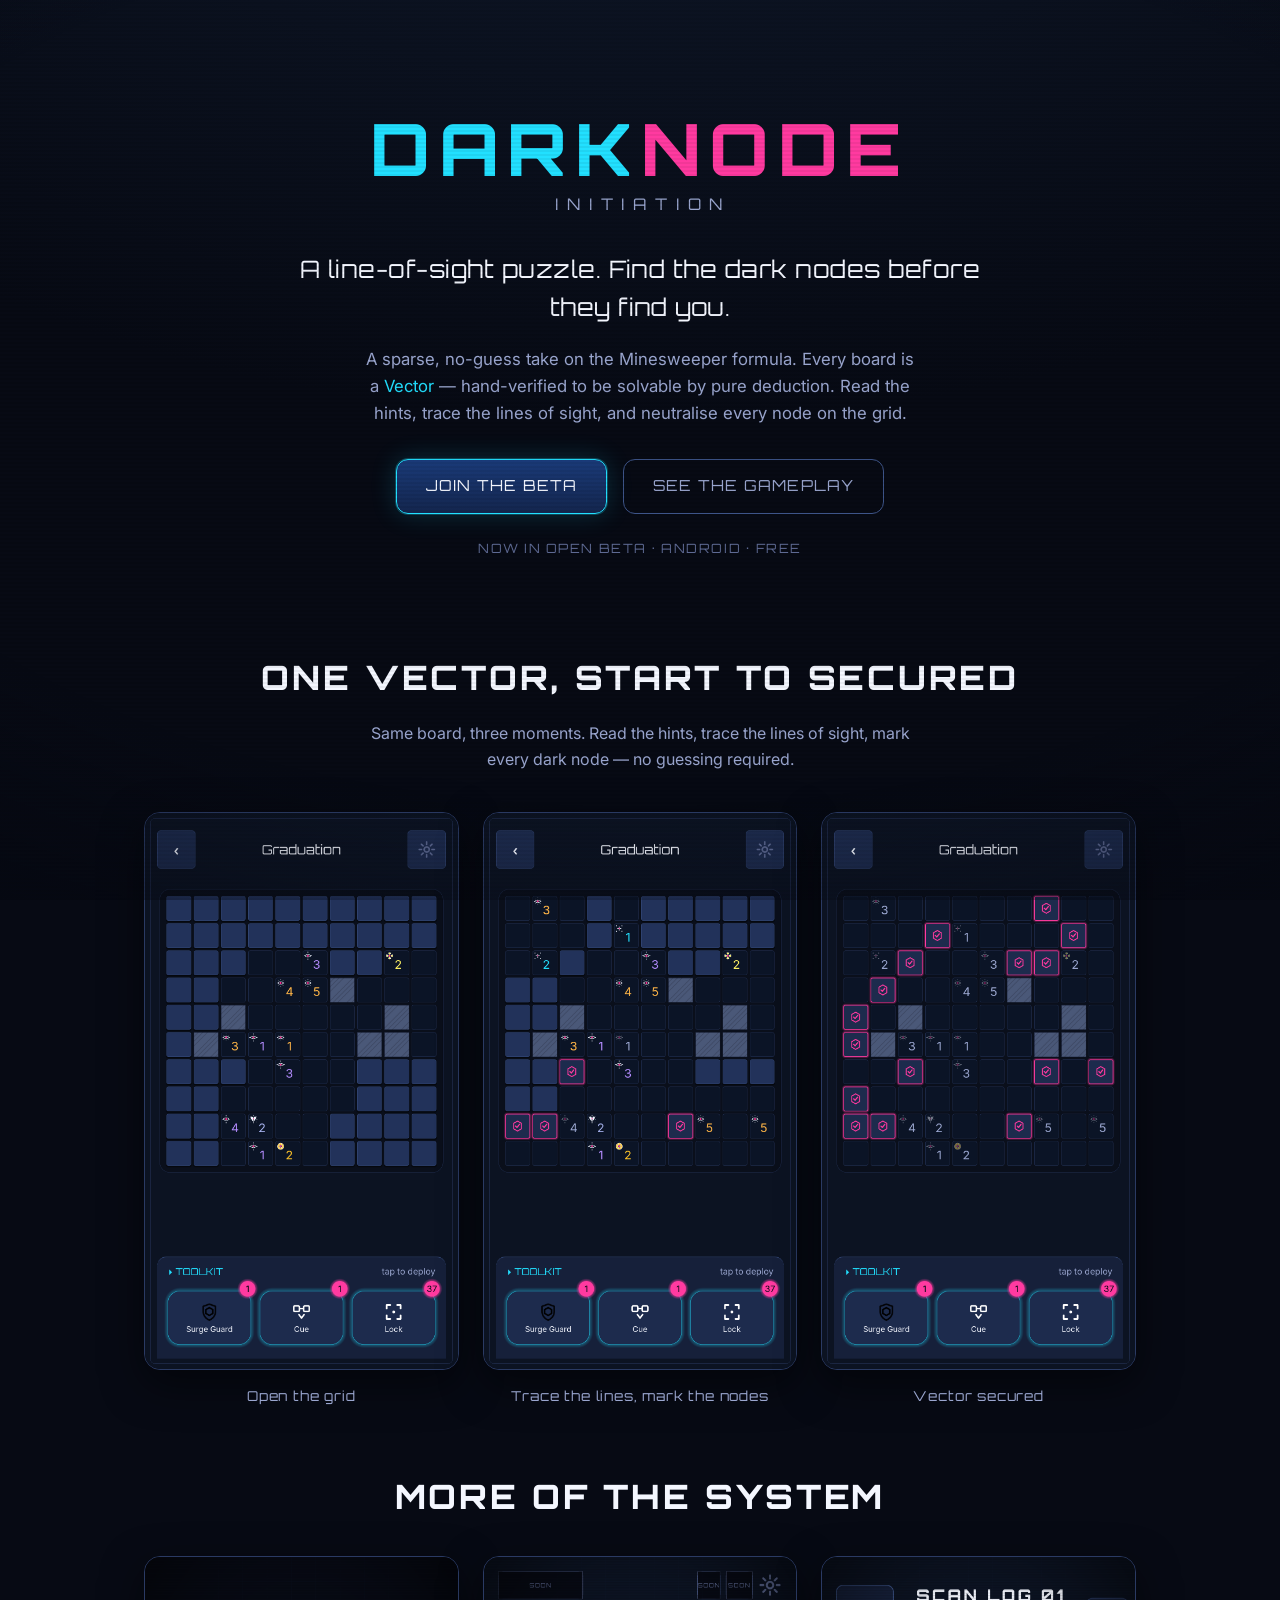
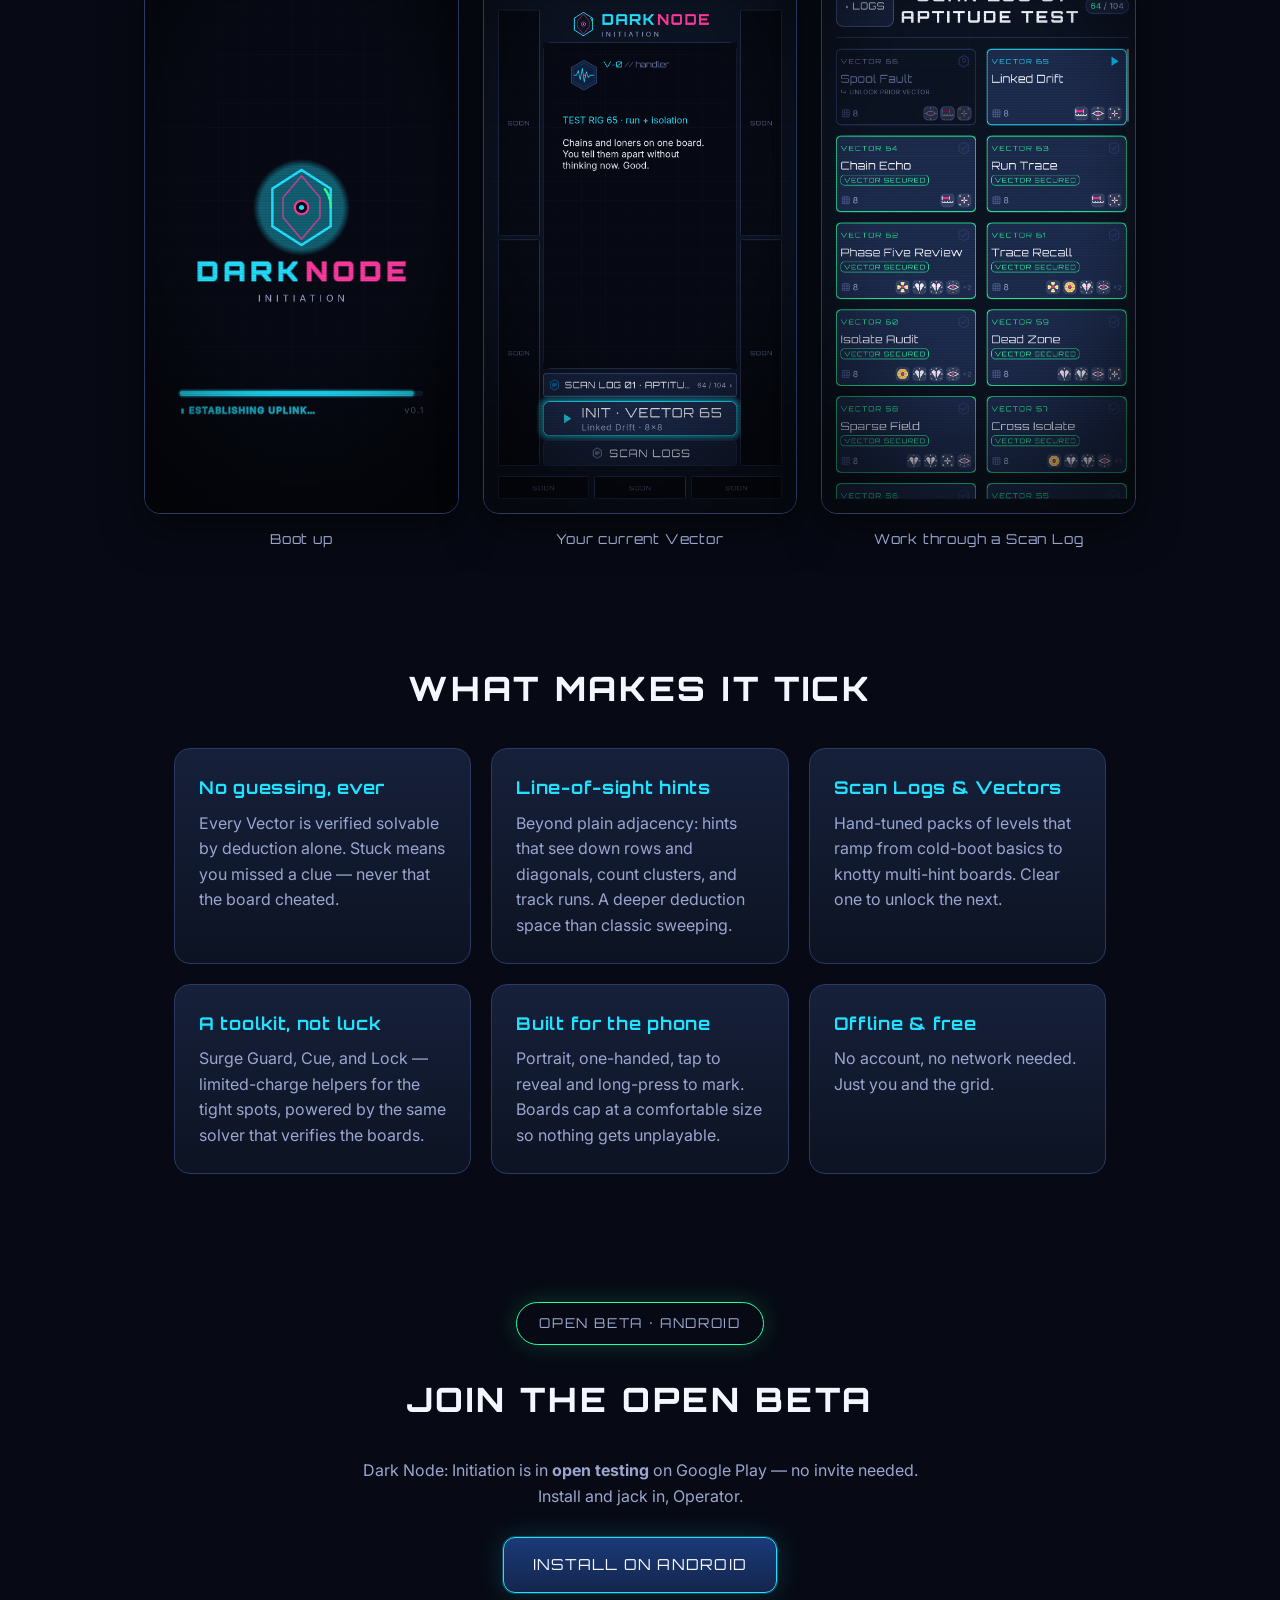
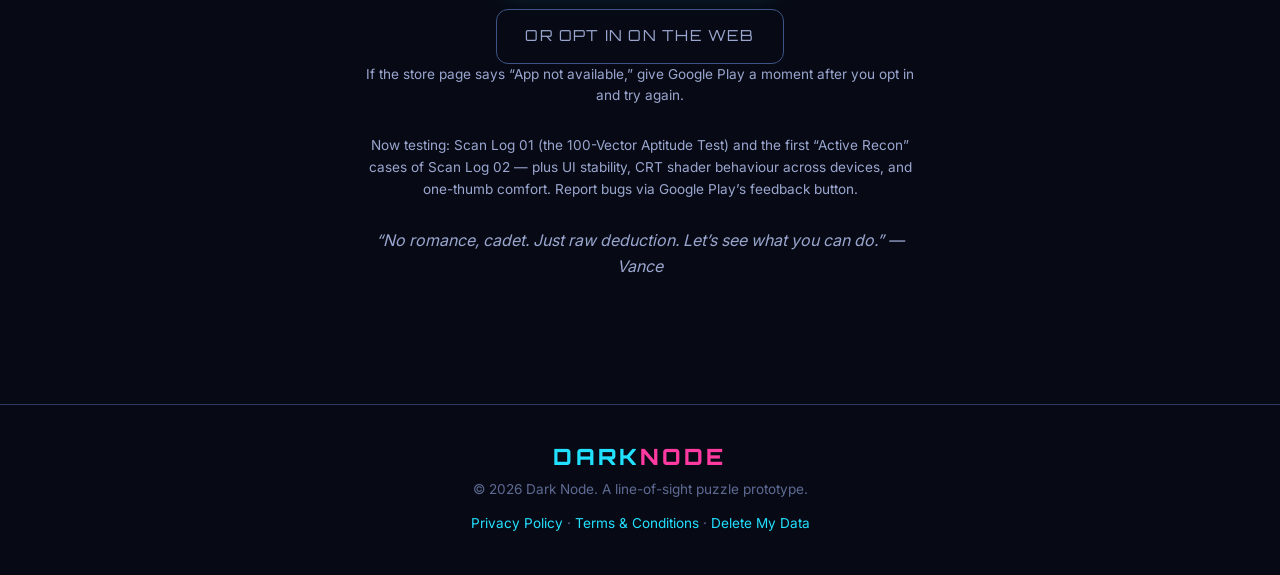
==== index.html @ 2fe72fe7 "Open beta: drop Google Group step, link straight to Play store + web opt-in" ====
<!DOCTYPE html>
<html lang="en">
<head>
  <meta charset="UTF-8" />
  <meta name="viewport" content="width=device-width, initial-scale=1.0" />
  <title>Dark Node: Initiation — a line-of-sight puzzle</title>
  <meta name="description" content="Dark Node: Initiation — a sparse, line-of-sight Minesweeper variant for Android. Locate and neutralise dark nodes across Scan Logs of hand-verified, no-guess Vectors." />

  <!-- Open Graph / social preview -->
  <meta property="og:title" content="Dark Node: Initiation" />
  <meta property="og:description" content="A line-of-sight puzzle. Locate and neutralise dark nodes across no-guess Vectors." />
  <meta property="og:type" content="website" />
  <meta property="og:image" content="assets/img/splash.png" />

  <link rel="icon" type="image/svg+xml" href="assets/img/logo.svg" />
  <link rel="stylesheet" href="style.css?v=2" />
</head>
<body>
  <!-- CRT motif overlay (scanlines + vignette), purely decorative -->
  <div class="crt" aria-hidden="true"></div>

  <header class="hero">
    <div class="hero__brand">
      <h1 class="wordmark"><span class="dark">DARK</span><span class="node">NODE</span></h1>
      <p class="wordmark__sub">INITIATION</p>
    </div>
    <p class="hero__tagline">A line-of-sight puzzle. Find the dark nodes before they find you.</p>
    <p class="hero__pitch">
      A sparse, no-guess take on the Minesweeper formula. Every board is a
      <em>Vector</em> — hand-verified to be solvable by pure deduction. Read the
      hints, trace the lines of sight, and neutralise every node on the grid.
    </p>
    <div class="cta">
      <a class="cta__btn cta__btn--primary" href="#beta">Join the beta</a>
      <a class="cta__btn cta__btn--ghost" href="#features">See the gameplay</a>
    </div>
    <p class="cta__platform">Now in open beta · Android · Free</p>
  </header>

  <!-- Screenshot showcase -->
  <section class="shots" aria-label="Screenshots">
    <h2 class="section-title">One Vector, start to secured</h2>
    <p class="shots__lede">Same board, three moments. Read the hints, trace the
    lines of sight, mark every dark node — no guessing required.</p>
    <div class="shots__row">
      <figure>
        <img src="assets/img/play_open.png" alt="Opening of a Vector: a sparse cyber grid with a few revealed hint cells and walls" loading="lazy" />
        <figcaption>Open the grid</figcaption>
      </figure>
      <figure>
        <img src="assets/img/play_mid.png" alt="Mid-solve: more cells revealed and several dark nodes marked with neutralise icons" loading="lazy" />
        <figcaption>Trace the lines, mark the nodes</figcaption>
      </figure>
      <figure>
        <img src="assets/img/play_solved.png" alt="Secured board: every safe cell revealed and all dark nodes neutralised" loading="lazy" />
        <figcaption>Vector secured</figcaption>
      </figure>
    </div>

    <h2 class="section-title shots__more-title">More of the system</h2>
    <div class="shots__row">
      <figure>
        <img src="assets/img/splash.png" alt="Dark Node boot/uplink splash screen" loading="lazy" />
        <figcaption>Boot up</figcaption>
      </figure>
      <figure>
        <img src="assets/img/home.png" alt="Home screen showing the current Vector and Scan Log progress" loading="lazy" />
        <figcaption>Your current Vector</figcaption>
      </figure>
      <figure>
        <img src="assets/img/scanlog.png" alt="Scan Log view listing Vectors with secured/locked states" loading="lazy" />
        <figcaption>Work through a Scan Log</figcaption>
      </figure>
    </div>
  </section>

  <section id="features" class="features">
    <h2 class="section-title">What makes it tick</h2>
    <div class="features__grid">
      <article class="feature">
        <h3>No guessing, ever</h3>
        <p>Every Vector is verified solvable by deduction alone. Stuck means you
        missed a clue — never that the board cheated.</p>
      </article>
      <article class="feature">
        <h3>Line-of-sight hints</h3>
        <p>Beyond plain adjacency: hints that see down rows and diagonals,
        count clusters, and track runs. A deeper deduction space than classic
        sweeping.</p>
      </article>
      <article class="feature">
        <h3>Scan Logs &amp; Vectors</h3>
        <p>Hand-tuned packs of levels that ramp from cold-boot basics to
        knotty multi-hint boards. Clear one to unlock the next.</p>
      </article>
      <article class="feature">
        <h3>A toolkit, not luck</h3>
        <p>Surge Guard, Cue, and Lock — limited-charge helpers for the tight
        spots, powered by the same solver that verifies the boards.</p>
      </article>
      <article class="feature">
        <h3>Built for the phone</h3>
        <p>Portrait, one-handed, tap to reveal and long-press to mark. Boards
        cap at a comfortable size so nothing gets unplayable.</p>
      </article>
      <article class="feature">
        <h3>Offline &amp; free</h3>
        <p>No account, no network needed. Just you and the grid.</p>
      </article>
    </div>
  </section>

  <section id="beta" class="wishlist">
    <p class="status-badge">Open beta · Android</p>
    <h2 class="section-title">Join the open beta</h2>
    <p>Dark Node: Initiation is in <strong>open testing</strong> on Google Play —
    no invite needed. Install and jack in, Operator.</p>
    <div class="cta">
      <a class="cta__btn cta__btn--primary" href="https://play.google.com/store/apps/details?id=com.darknode.initiation" target="_blank" rel="noopener noreferrer">Install on Android</a>
      <a class="cta__btn cta__btn--ghost" href="https://play.google.com/apps/testing/com.darknode.initiation" target="_blank" rel="noopener noreferrer">or opt in on the web</a>
    </div>
    <p class="wishlist__note">If the store page says &ldquo;App not available,&rdquo;
    give Google Play a moment after you opt in and try again.</p>
    <p class="wishlist__note">Now testing: Scan Log 01 (the 100-Vector Aptitude
    Test) and the first &ldquo;Active Recon&rdquo; cases of Scan Log 02 — plus UI
    stability, CRT shader behaviour across devices, and one-thumb comfort. Report
    bugs via Google Play&rsquo;s feedback button.</p>
    <p style="color:var(--ink-dim); font-style:italic; margin-top:1.5rem;">&ldquo;No romance, cadet. Just raw deduction. Let&rsquo;s see what you can do.&rdquo; — Vance</p>
  </section>

  <footer class="site-footer">
    <p class="wordmark wordmark--mini"><span class="dark">DARK</span><span class="node">NODE</span></p>
    <p class="site-footer__copy">© 2026 Dark Node. A line-of-sight puzzle prototype.</p>
    <p class="site-footer__copy"><a href="privacy.html">Privacy Policy</a> · <a href="terms.html">Terms &amp; Conditions</a> · <a href="delete-data.html">Delete My Data</a></p>
  </footer>
</body>
</html>
---- style.css ----
/* Dark Node: Initiation — promo site styling.
   Palette mirrors client/scripts/ui/palette.gd (palette v2); fonts are the same
   OFL families the game ships (Orbitron display, Inter body). */

@font-face {
  font-family: "Orbitron";
  src: url("assets/fonts/Orbitron.ttf") format("truetype");
  font-weight: 400 700;
  font-display: swap;
}
@font-face {
  font-family: "Orbitron Heavy";
  src: url("assets/fonts/Orbitron-ExtraBold.ttf") format("truetype");
  font-weight: 800;
  font-display: swap;
}
@font-face {
  font-family: "Inter";
  src: url("assets/fonts/Inter.ttf") format("truetype");
  font-weight: 300 700;
  font-display: swap;
}

:root {
  --bg-void: #070a14;
  --bg-deep: #0c1322;
  --bg-surface: #16203a;
  --bg-surface-2: #1d2b4d;
  --line: #2a3a63;
  --line-bright: #3d5488;
  --ink: #f4f7ff;
  --ink-dim: #9aa6cf;
  --ink-faint: #5e6a93;
  --cyan: #22e0ff;
  --mag: #ff3aa0;
  --success: #2bffa6;
  --danger: #ff4060;

  --display: "Orbitron", system-ui, sans-serif;
  --display-heavy: "Orbitron Heavy", "Orbitron", sans-serif;
  --body: "Inter", system-ui, -apple-system, sans-serif;
}

* { box-sizing: border-box; }

html { scroll-behavior: smooth; }

body {
  margin: 0;
  background:
    radial-gradient(1200px 800px at 50% -10%, #122042 0%, var(--bg-deep) 45%, var(--bg-void) 100%);
  color: var(--ink);
  font-family: var(--body);
  line-height: 1.6;
  -webkit-font-smoothing: antialiased;
  overflow-x: hidden;
}

/* CRT scanline + vignette overlay — matches the in-game CrtOverlay motif. */
.crt {
  position: fixed;
  inset: 0;
  pointer-events: none;
  z-index: 1000;
  background:
    repeating-linear-gradient(
      to bottom,
      rgba(0, 0, 0, 0) 0px,
      rgba(0, 0, 0, 0) 2px,
      rgba(0, 0, 0, 0.10) 3px,
      rgba(0, 0, 0, 0) 4px
    );
}
.crt::after {
  content: "";
  position: absolute;
  inset: 0;
  background: radial-gradient(120% 90% at 50% 40%, transparent 55%, rgba(4, 6, 14, 0.7) 100%);
}

img { max-width: 100%; display: block; }

a { color: var(--cyan); text-decoration: none; }

.section-title {
  font-family: var(--display-heavy);
  font-weight: 800;
  letter-spacing: 0.08em;
  text-transform: uppercase;
  font-size: clamp(1.4rem, 4vw, 2.1rem);
  text-align: center;
  margin: 0 0 2rem;
}

/* ---------- Wordmark ---------- */
.wordmark {
  font-family: var(--display-heavy);
  font-weight: 800;
  letter-spacing: 0.12em;
  font-size: clamp(2.4rem, 9vw, 4.5rem);
  margin: 0;
  line-height: 1;
}
.wordmark .dark { color: var(--cyan); }
.wordmark .node { color: var(--mag); }
.wordmark__sub {
  font-family: var(--display);
  letter-spacing: 0.55em;
  color: var(--ink-dim);
  font-size: clamp(0.7rem, 2.5vw, 1rem);
  margin: 0.5rem 0 0 0.4em;
  text-transform: uppercase;
}

/* ---------- Hero ---------- */
.hero {
  max-width: 760px;
  margin: 0 auto;
  padding: clamp(3.5rem, 12vw, 7rem) 1.5rem 3rem;
  text-align: center;
}
.hero__brand { margin-bottom: 2rem; }
.hero__tagline {
  font-family: var(--display);
  font-size: clamp(1.05rem, 3.6vw, 1.5rem);
  color: var(--ink);
  letter-spacing: 0.02em;
  margin: 0 0 1.25rem;
}
.hero__pitch {
  color: var(--ink-dim);
  max-width: 560px;
  margin: 0 auto 2rem;
  font-size: 1.05rem;
}
.hero__pitch em { color: var(--cyan); font-style: normal; }

/* ---------- CTA ---------- */
.cta { display: flex; gap: 1rem; justify-content: center; flex-wrap: wrap; }
.cta__btn {
  display: inline-block;
  font-family: var(--display);
  letter-spacing: 0.08em;
  text-transform: uppercase;
  font-size: 0.95rem;
  padding: 0.9rem 1.8rem;
  border-radius: 12px;
  border: 1px solid var(--line-bright);
  transition: transform 0.15s ease, box-shadow 0.2s ease, background 0.2s ease;
}
.cta__btn--primary {
  background: linear-gradient(180deg, #1a3a78, #14264e);
  color: var(--ink);
  border-color: var(--cyan);
  box-shadow: 0 0 0 1px rgba(34, 224, 255, 0.25), 0 0 26px rgba(34, 224, 255, 0.18);
}
.cta__btn--primary:hover {
  transform: translateY(-2px);
  box-shadow: 0 0 0 1px rgba(34, 224, 255, 0.5), 0 0 36px rgba(34, 224, 255, 0.35);
}
.cta__btn--ghost { background: transparent; color: var(--ink-dim); }
.cta__btn--ghost:hover { color: var(--ink); border-color: var(--cyan); transform: translateY(-2px); }
.cta__platform {
  margin-top: 1.5rem;
  color: var(--ink-faint);
  font-family: var(--display);
  letter-spacing: 0.12em;
  font-size: 0.8rem;
  text-transform: uppercase;
}

/* ---------- Screenshots ---------- */
.shots { max-width: 1040px; margin: 0 auto; padding: 2rem 1.5rem 4rem; }
.shots figure { margin: 0; }
.shots figcaption {
  text-align: center;
  color: var(--ink-dim);
  font-family: var(--display);
  font-size: 0.85rem;
  letter-spacing: 0.06em;
  margin-top: 0.9rem;
}
.shots__lede {
  text-align: center;
  color: var(--ink-dim);
  max-width: 560px;
  margin: -1rem auto 2.5rem;
}
.shots__more-title { margin-top: 4rem; }
.shots__row {
  display: grid;
  grid-template-columns: repeat(3, 1fr);
  gap: 1.5rem;
}
.shots__row img {
  border-radius: 16px;
  border: 1px solid var(--line);
  box-shadow: 0 14px 40px rgba(0, 0, 0, 0.5);
}

/* ---------- Features ---------- */
.features { max-width: 980px; margin: 0 auto; padding: 3rem 1.5rem; }
.features__grid {
  display: grid;
  grid-template-columns: repeat(auto-fit, minmax(250px, 1fr));
  gap: 1.25rem;
}
.feature {
  background: linear-gradient(180deg, var(--bg-surface), var(--bg-deep));
  border: 1px solid var(--line);
  border-radius: 16px;
  padding: 1.5rem;
}
.feature h3 {
  font-family: var(--display);
  letter-spacing: 0.04em;
  color: var(--cyan);
  margin: 0 0 0.6rem;
  font-size: 1.1rem;
}
.feature p { margin: 0; color: var(--ink-dim); }

/* ---------- Wishlist ---------- */
.wishlist {
  max-width: 620px;
  margin: 2rem auto;
  padding: 3rem 1.5rem 4rem;
  text-align: center;
}
.wishlist p { color: var(--ink-dim); margin: 0 0 1.75rem; }
.wishlist__note {
  margin-top: 1.25rem;
  color: var(--ink-faint);
  font-size: 0.85rem;
}
.status-badge {
  display: inline-block;
  font-family: var(--display);
  letter-spacing: 0.12em;
  text-transform: uppercase;
  font-size: 0.85rem;
  color: var(--success);
  padding: 0.6rem 1.4rem;
  border: 1px solid var(--success);
  border-radius: 999px;
  box-shadow: 0 0 22px rgba(43, 255, 166, 0.18);
}

/* ---------- Footer ---------- */
.site-footer {
  border-top: 1px solid var(--line);
  padding: 2.5rem 1.5rem;
  text-align: center;
}
.wordmark--mini { font-size: 1.4rem; letter-spacing: 0.14em; }
.site-footer__copy {
  color: var(--ink-faint);
  font-size: 0.85rem;
  margin: 0.75rem 0 0;
}

@media (max-width: 620px) {
  .shots__row { grid-template-columns: 1fr; max-width: 360px; margin: 0 auto; gap: 2.5rem; }
}

@media (prefers-reduced-motion: reduce) {
  html { scroll-behavior: auto; }
  .cta__btn { transition: none; }
}

/* ── Legal pages (privacy.html, terms.html) — long-form document on the shared palette ── */
.legal {
  max-width: 760px;
  margin: 0 auto;
  padding: 2.5rem 1.25rem 4rem;
}
.legal__back {
  display: inline-block;
  margin-bottom: 2rem;
  font-family: var(--display);
  font-size: 0.78rem;
  letter-spacing: 0.12em;
  text-transform: uppercase;
  color: var(--ink-dim);
  text-decoration: none;
}
.legal__back:hover { color: var(--cyan); }
.legal h1 {
  font-family: var(--display-heavy);
  font-size: clamp(1.8rem, 6vw, 2.6rem);
  letter-spacing: 0.04em;
  color: var(--ink);
  margin: 0 0 0.4rem;
}
.legal h1::after {
  content: "";
  display: block;
  width: 64px;
  height: 3px;
  margin-top: 0.9rem;
  background: var(--cyan);
  box-shadow: 0 0 12px rgba(34, 224, 255, 0.6);
}
.legal h2 {
  font-family: var(--display);
  font-size: 1.05rem;
  letter-spacing: 0.04em;
  color: var(--cyan);
  margin: 2.6rem 0 0.6rem;
  padding-top: 1.4rem;
  border-top: 1px solid var(--line);
}
.legal p, .legal li {
  color: var(--ink-dim);
  font-size: 0.98rem;
}
.legal ul { padding-left: 1.2rem; }
.legal li { margin: 0.35rem 0; }
.legal li strong { color: var(--ink); }
.legal a { color: var(--cyan); text-decoration: none; word-break: break-word; }
.legal a:hover { text-decoration: underline; }
.legal .legal__meta { color: var(--ink-faint); font-size: 0.85rem; font-style: italic; }
.legal hr { border: 0; border-top: 1px solid var(--line); margin: 2.5rem 0 1.25rem; }
.legal .legal__gen { color: var(--ink-faint); font-size: 0.82rem; }
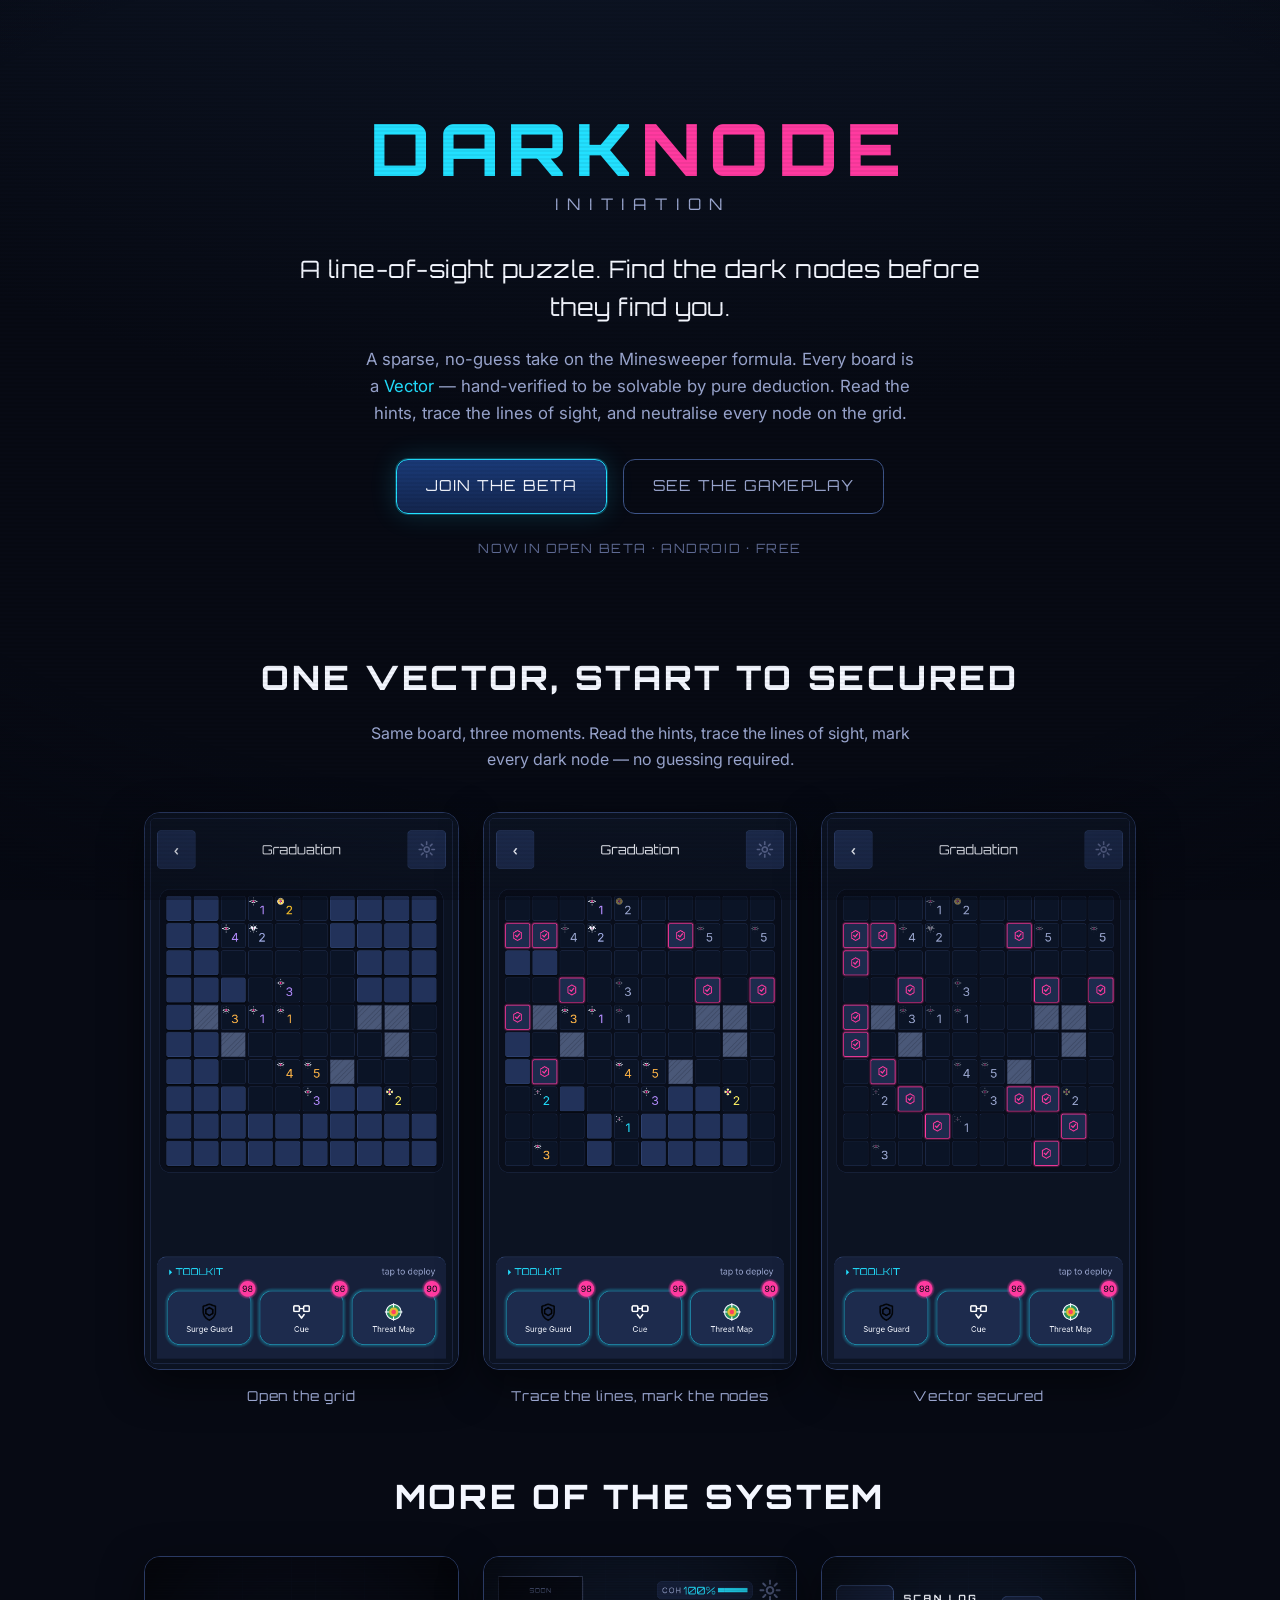
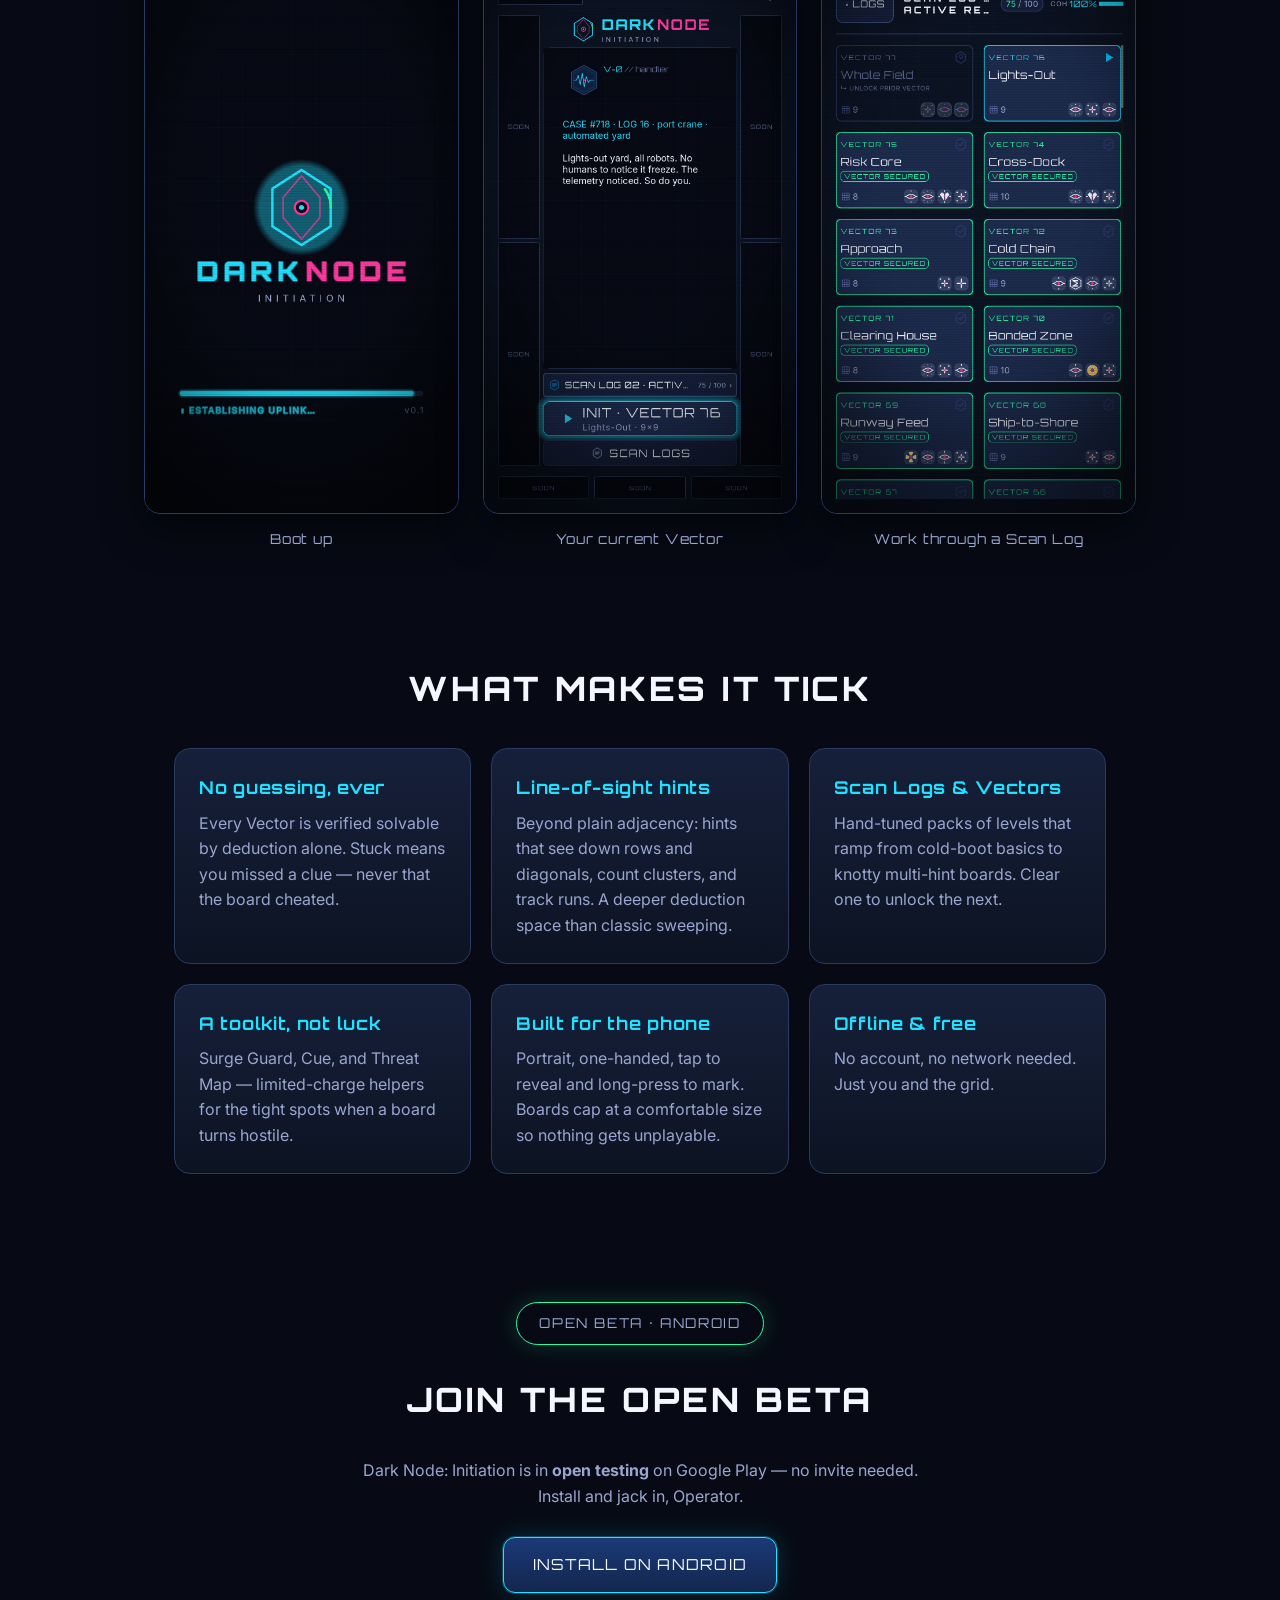
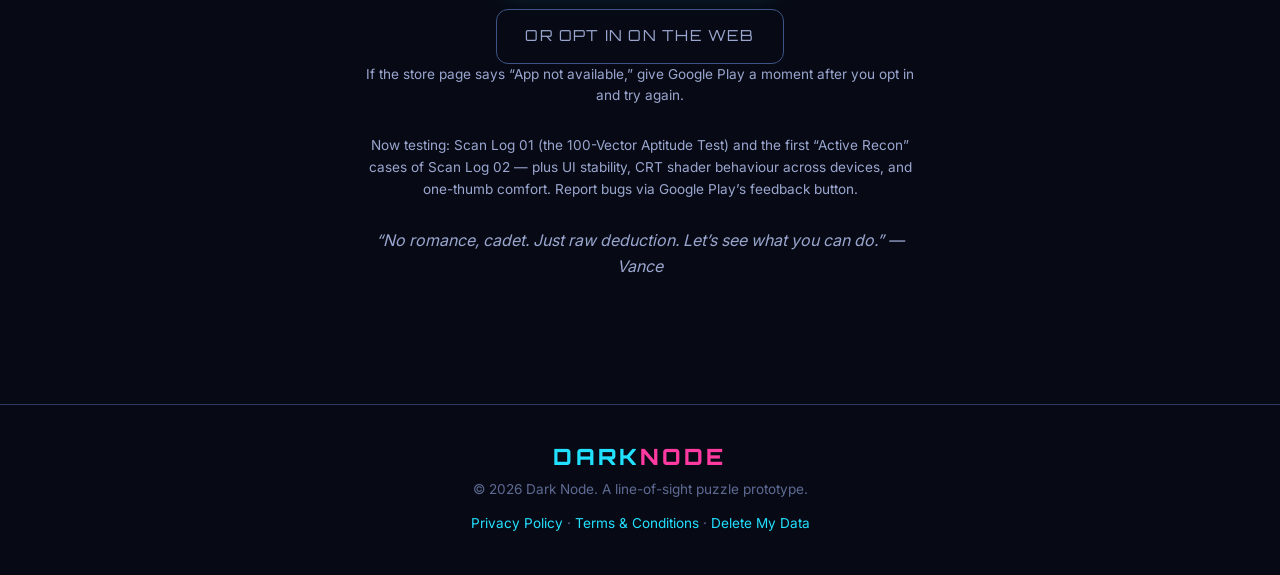
==== commit 9fbbb03a: "Version all assets (v3) for cache-busting; fix stale tool name" ====
--- a/index.html
+++ b/index.html
@@ -10,10 +10,10 @@
   <meta property="og:title" content="Dark Node: Initiation" />
   <meta property="og:description" content="A line-of-sight puzzle. Locate and neutralise dark nodes across no-guess Vectors." />
   <meta property="og:type" content="website" />
-  <meta property="og:image" content="assets/img/splash.png" />
+  <meta property="og:image" content="assets/img/splash.png?v=3" />
 
-  <link rel="icon" type="image/svg+xml" href="assets/img/logo.svg" />
-  <link rel="stylesheet" href="style.css?v=2" />
+  <link rel="icon" type="image/svg+xml" href="assets/img/logo.svg?v=3" />
+  <link rel="stylesheet" href="style.css?v=3" />
 </head>
 <body>
   <!-- CRT motif overlay (scanlines + vignette), purely decorative -->
@@ -44,15 +44,15 @@
     lines of sight, mark every dark node — no guessing required.</p>
     <div class="shots__row">
       <figure>
-        <img src="assets/img/play_open.png" alt="Opening of a Vector: a sparse cyber grid with a few revealed hint cells and walls" loading="lazy" />
+        <img src="assets/img/play_open.png?v=3" alt="Opening of a Vector: a sparse cyber grid with a few revealed hint cells and walls" loading="lazy" />
         <figcaption>Open the grid</figcaption>
       </figure>
       <figure>
-        <img src="assets/img/play_mid.png" alt="Mid-solve: more cells revealed and several dark nodes marked with neutralise icons" loading="lazy" />
+        <img src="assets/img/play_mid.png?v=3" alt="Mid-solve: more cells revealed and several dark nodes marked with neutralise icons" loading="lazy" />
         <figcaption>Trace the lines, mark the nodes</figcaption>
       </figure>
       <figure>
-        <img src="assets/img/play_solved.png" alt="Secured board: every safe cell revealed and all dark nodes neutralised" loading="lazy" />
+        <img src="assets/img/play_solved.png?v=3" alt="Secured board: every safe cell revealed and all dark nodes neutralised" loading="lazy" />
         <figcaption>Vector secured</figcaption>
       </figure>
     </div>
@@ -60,15 +60,15 @@
     <h2 class="section-title shots__more-title">More of the system</h2>
     <div class="shots__row">
       <figure>
-        <img src="assets/img/splash.png" alt="Dark Node boot/uplink splash screen" loading="lazy" />
+        <img src="assets/img/splash.png?v=3" alt="Dark Node boot/uplink splash screen" loading="lazy" />
         <figcaption>Boot up</figcaption>
       </figure>
       <figure>
-        <img src="assets/img/home.png" alt="Home screen showing the current Vector and Scan Log progress" loading="lazy" />
+        <img src="assets/img/home.png?v=3" alt="Home screen showing the current Vector and Scan Log progress" loading="lazy" />
         <figcaption>Your current Vector</figcaption>
       </figure>
       <figure>
-        <img src="assets/img/scanlog.png" alt="Scan Log view listing Vectors with secured/locked states" loading="lazy" />
+        <img src="assets/img/scanlog.png?v=3" alt="Scan Log view listing Vectors with secured/locked states" loading="lazy" />
         <figcaption>Work through a Scan Log</figcaption>
       </figure>
     </div>
@@ -95,8 +95,8 @@
       </article>
       <article class="feature">
         <h3>A toolkit, not luck</h3>
-        <p>Surge Guard, Cue, and Lock — limited-charge helpers for the tight
-        spots, powered by the same solver that verifies the boards.</p>
+        <p>Surge Guard, Cue, and Threat Map — limited-charge helpers for the
+        tight spots when a board turns hostile.</p>
       </article>
       <article class="feature">
         <h3>Built for the phone</h3>
--- a/style.css
+++ b/style.css
@@ -4,19 +4,19 @@
 
 @font-face {
   font-family: "Orbitron";
-  src: url("assets/fonts/Orbitron.ttf") format("truetype");
+  src: url("assets/fonts/Orbitron.ttf?v=3") format("truetype");
   font-weight: 400 700;
   font-display: swap;
 }
 @font-face {
   font-family: "Orbitron Heavy";
-  src: url("assets/fonts/Orbitron-ExtraBold.ttf") format("truetype");
+  src: url("assets/fonts/Orbitron-ExtraBold.ttf?v=3") format("truetype");
   font-weight: 800;
   font-display: swap;
 }
 @font-face {
   font-family: "Inter";
-  src: url("assets/fonts/Inter.ttf") format("truetype");
+  src: url("assets/fonts/Inter.ttf?v=3") format("truetype");
   font-weight: 300 700;
   font-display: swap;
 }
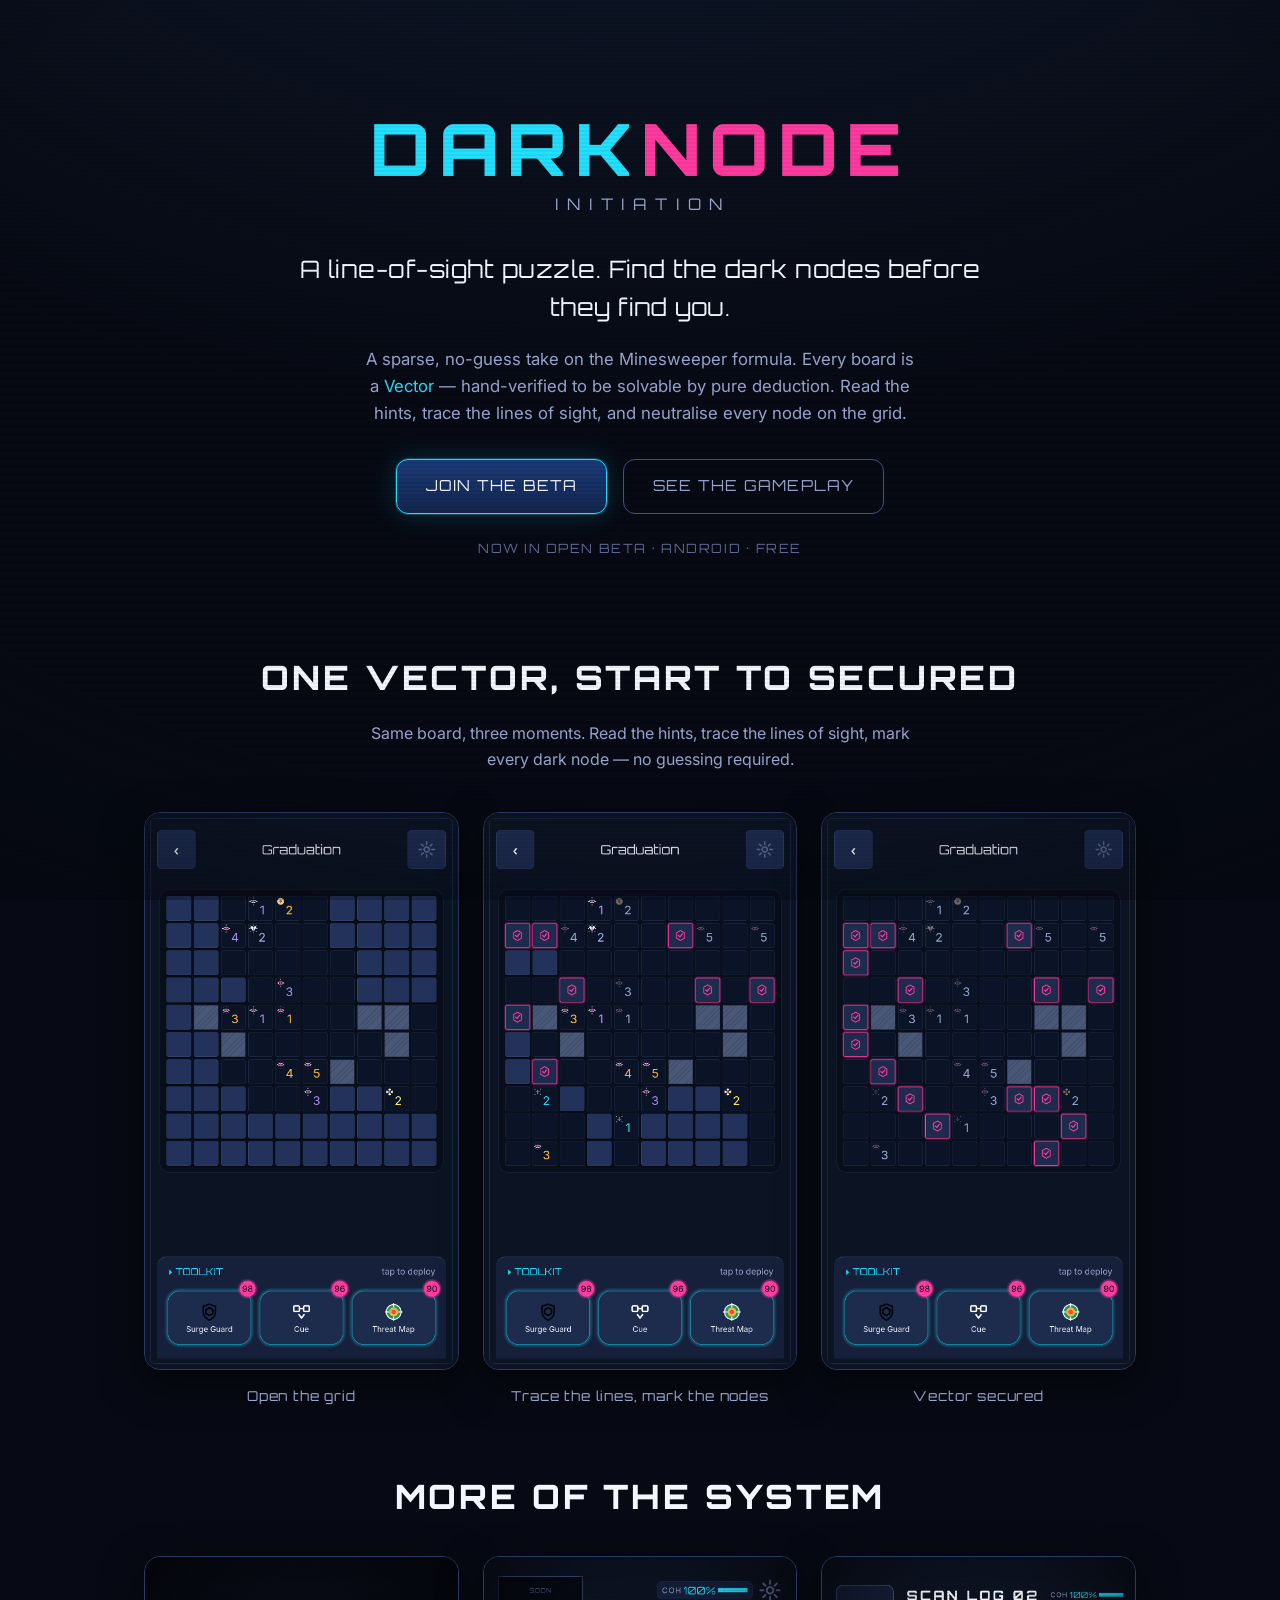
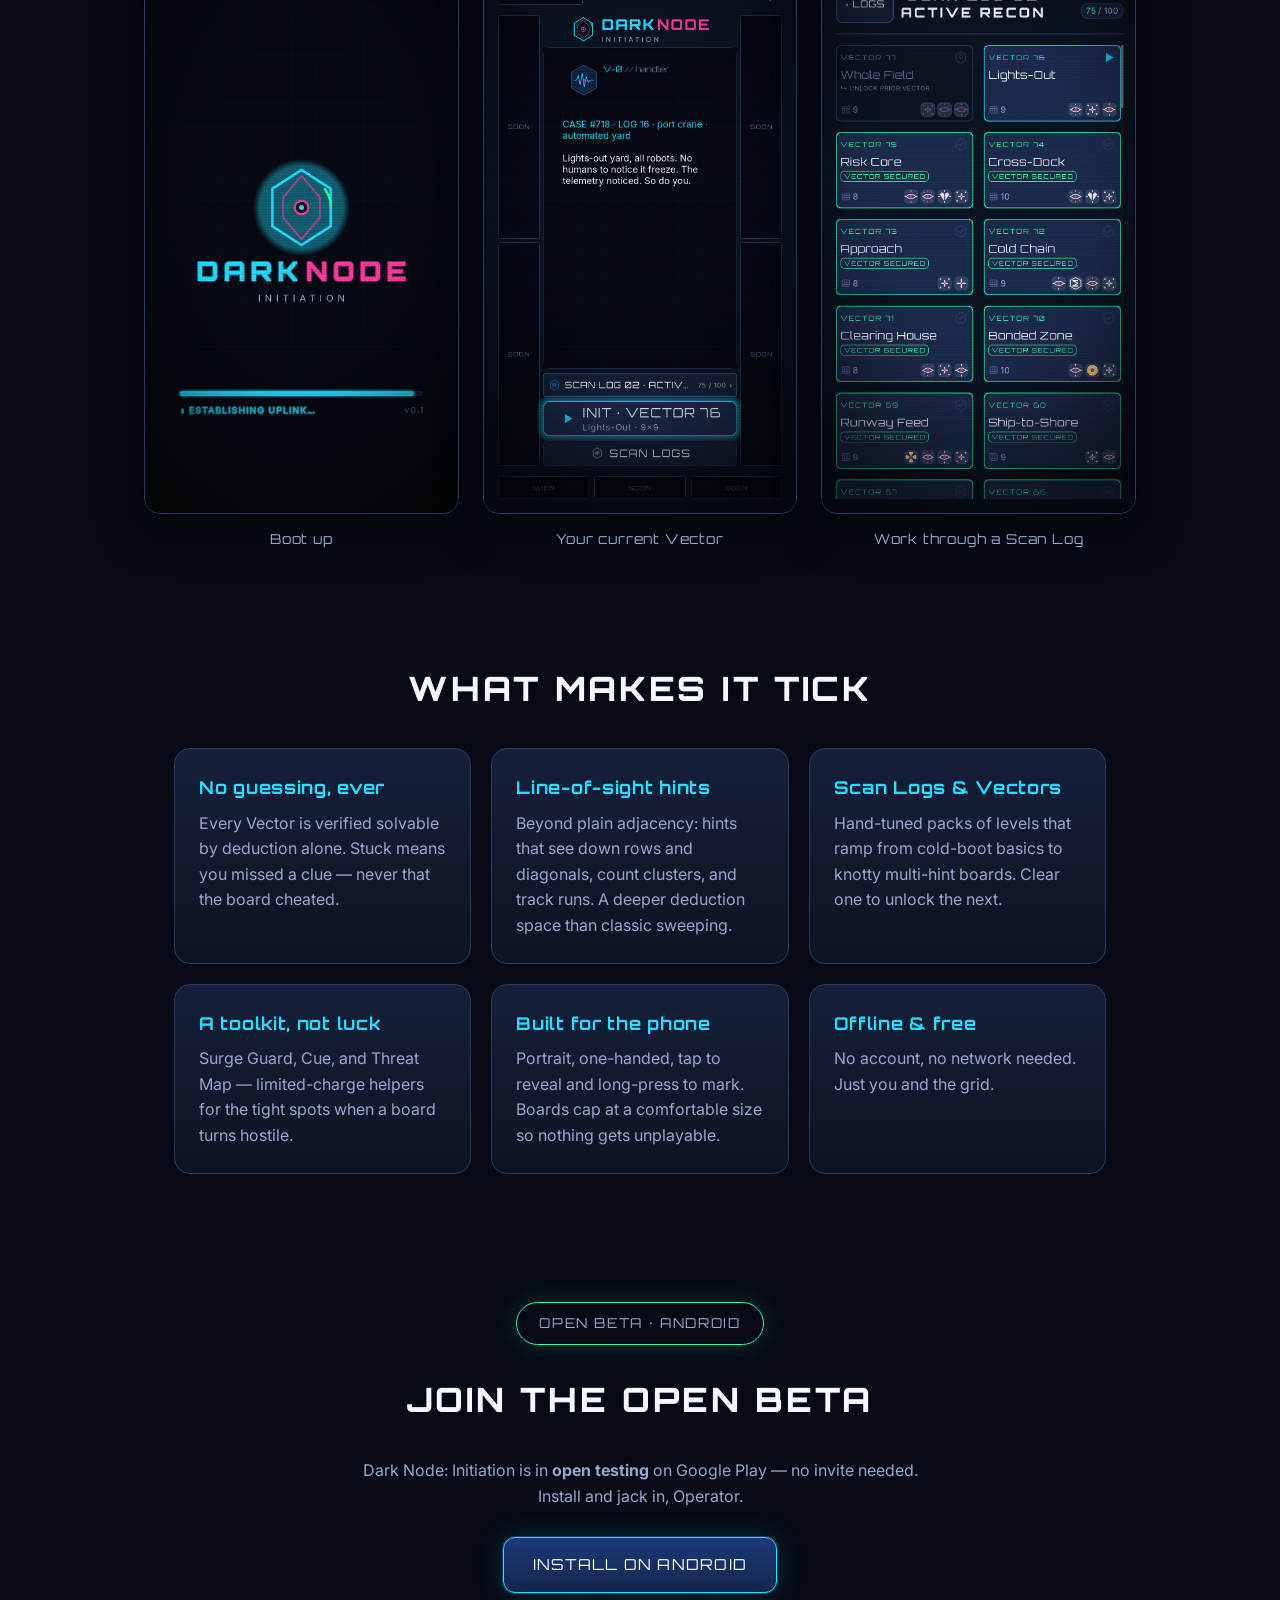
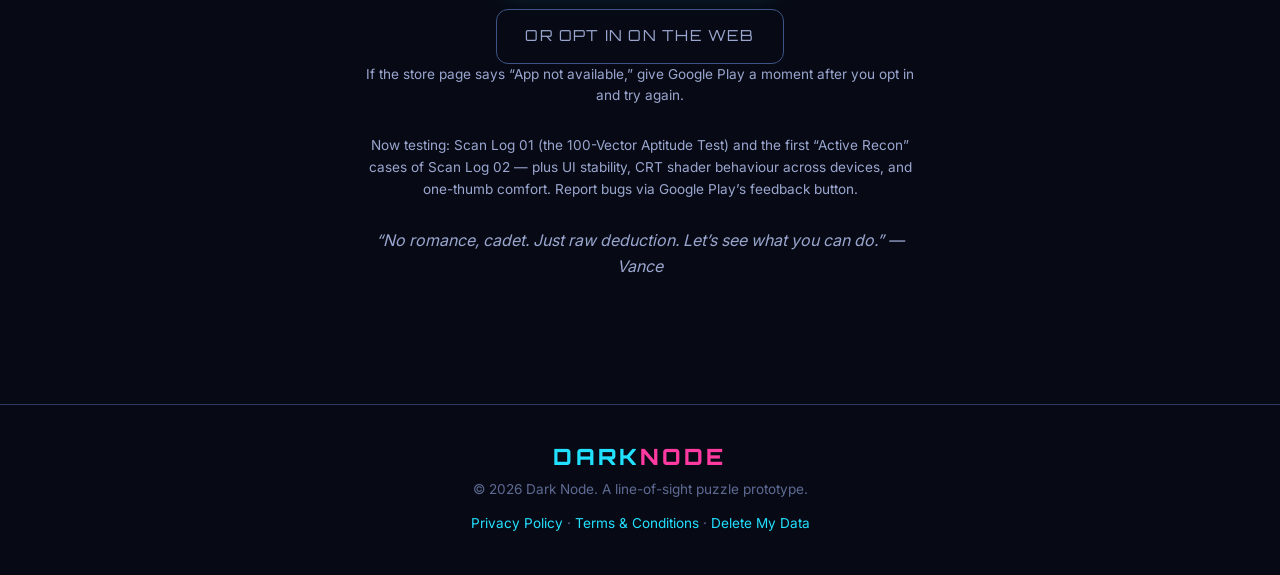
==== commit e36fe459: "Scan Log header: stack counter under coherence bar (recaptured shot, v4)" ====
--- a/index.html
+++ b/index.html
@@ -68,7 +68,7 @@
         <figcaption>Your current Vector</figcaption>
       </figure>
       <figure>
-        <img src="assets/img/scanlog.png?v=3" alt="Scan Log view listing Vectors with secured/locked states" loading="lazy" />
+        <img src="assets/img/scanlog.png?v=4" alt="Scan Log view listing Vectors with secured/locked states" loading="lazy" />
         <figcaption>Work through a Scan Log</figcaption>
       </figure>
     </div>
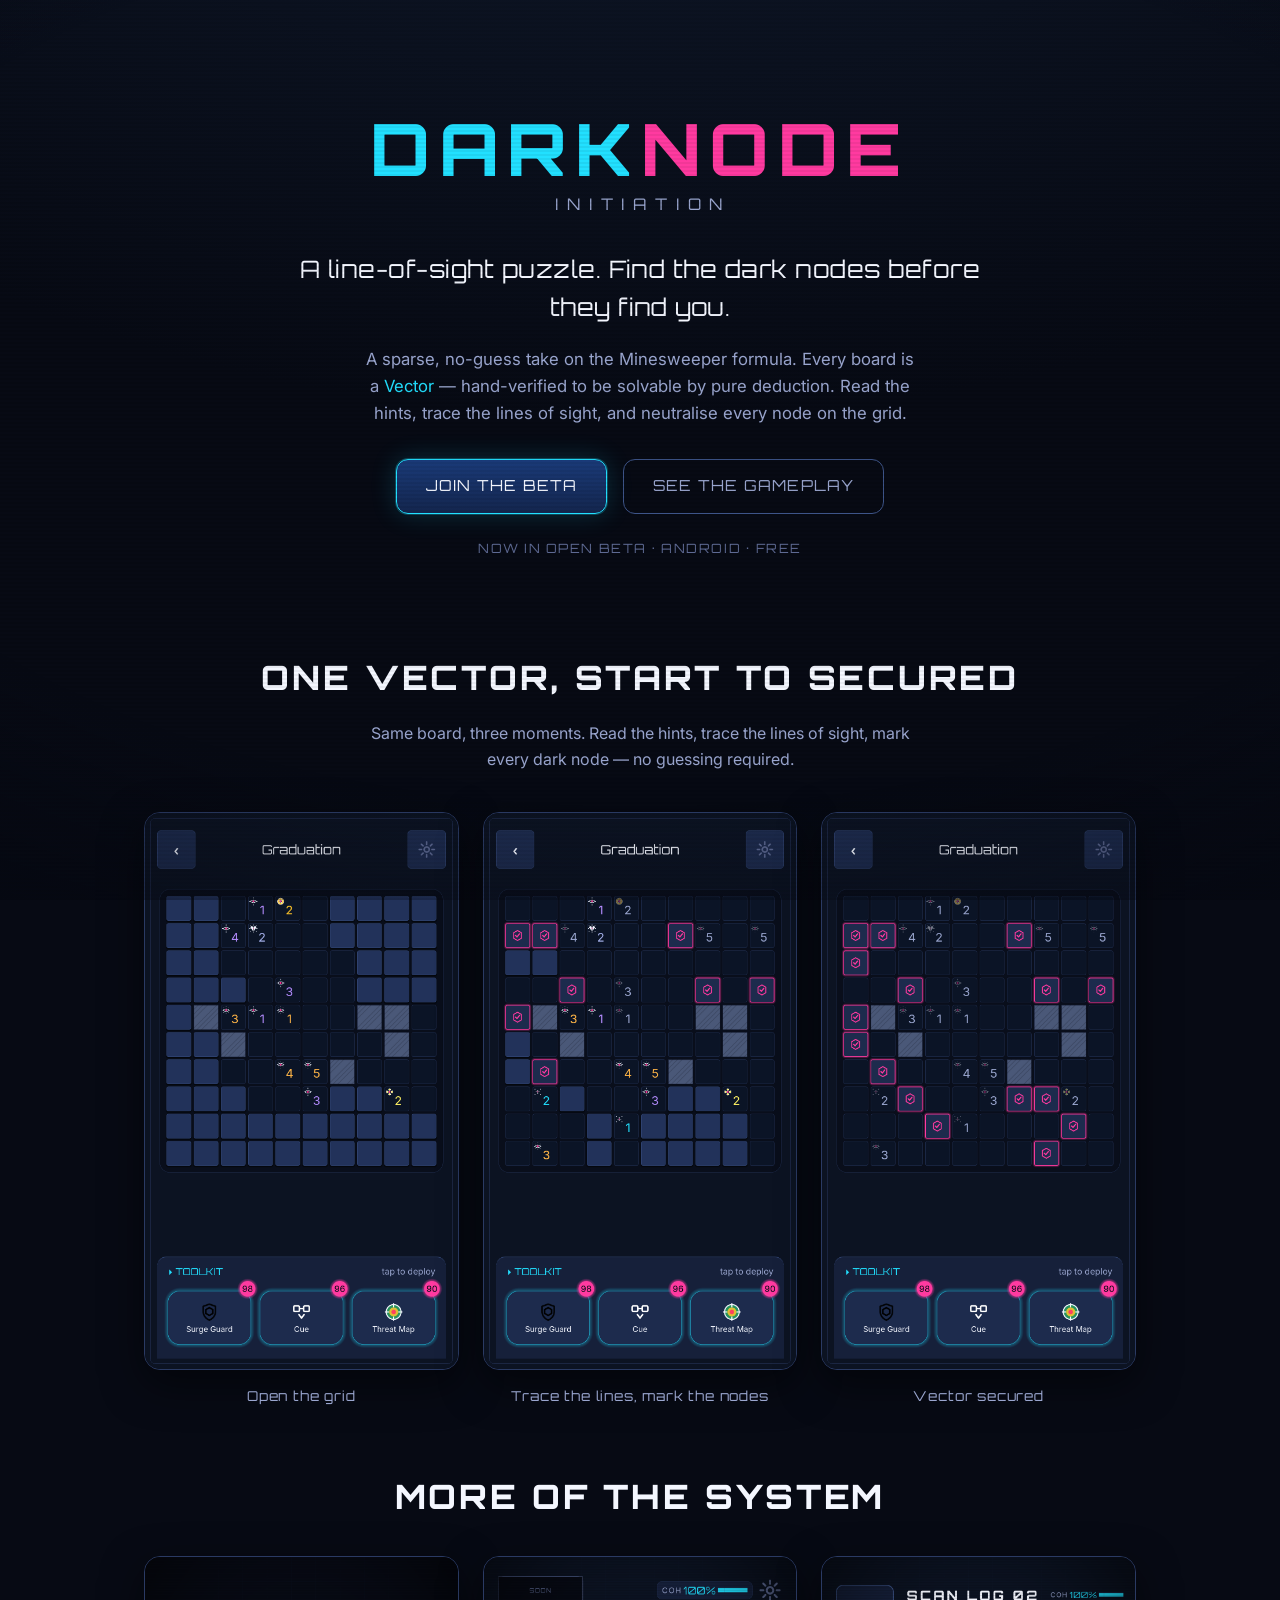
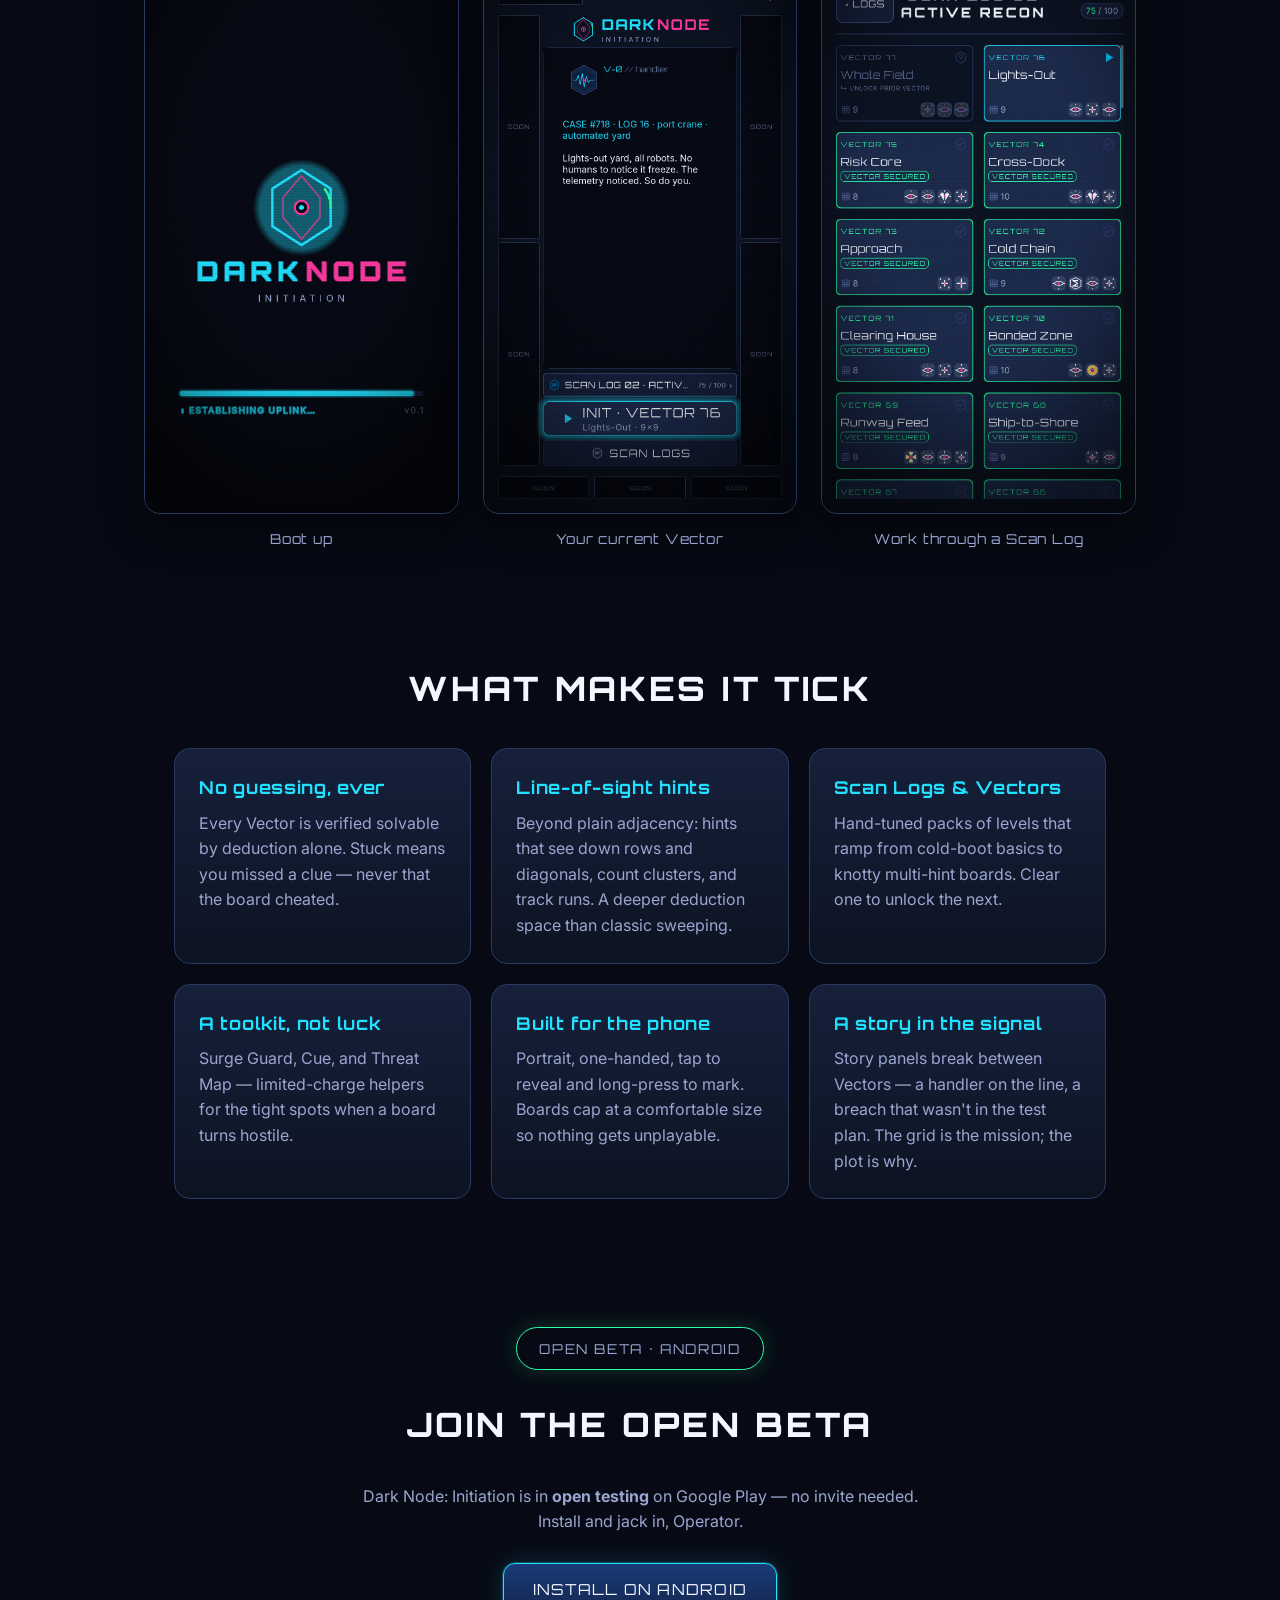
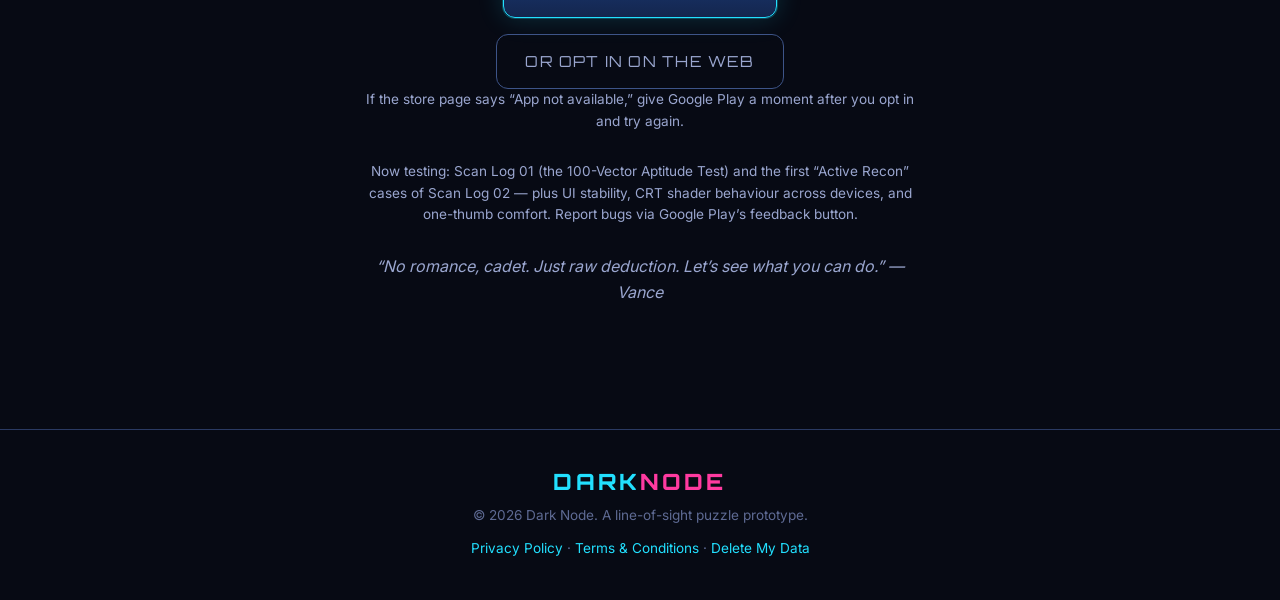
==== commit c3d4e1fd: "Replace Offline & free with the plot feature Offline was misleading (online play + rewarded ads need" ====
--- a/index.html
+++ b/index.html
@@ -104,8 +104,9 @@
         cap at a comfortable size so nothing gets unplayable.</p>
       </article>
       <article class="feature">
-        <h3>Offline &amp; free</h3>
-        <p>No account, no network needed. Just you and the grid.</p>
+        <h3>A story in the signal</h3>
+        <p>Story panels break between Vectors — a handler on the line, a breach
+        that wasn't in the test plan. The grid is the mission; the plot is why.</p>
       </article>
     </div>
   </section>
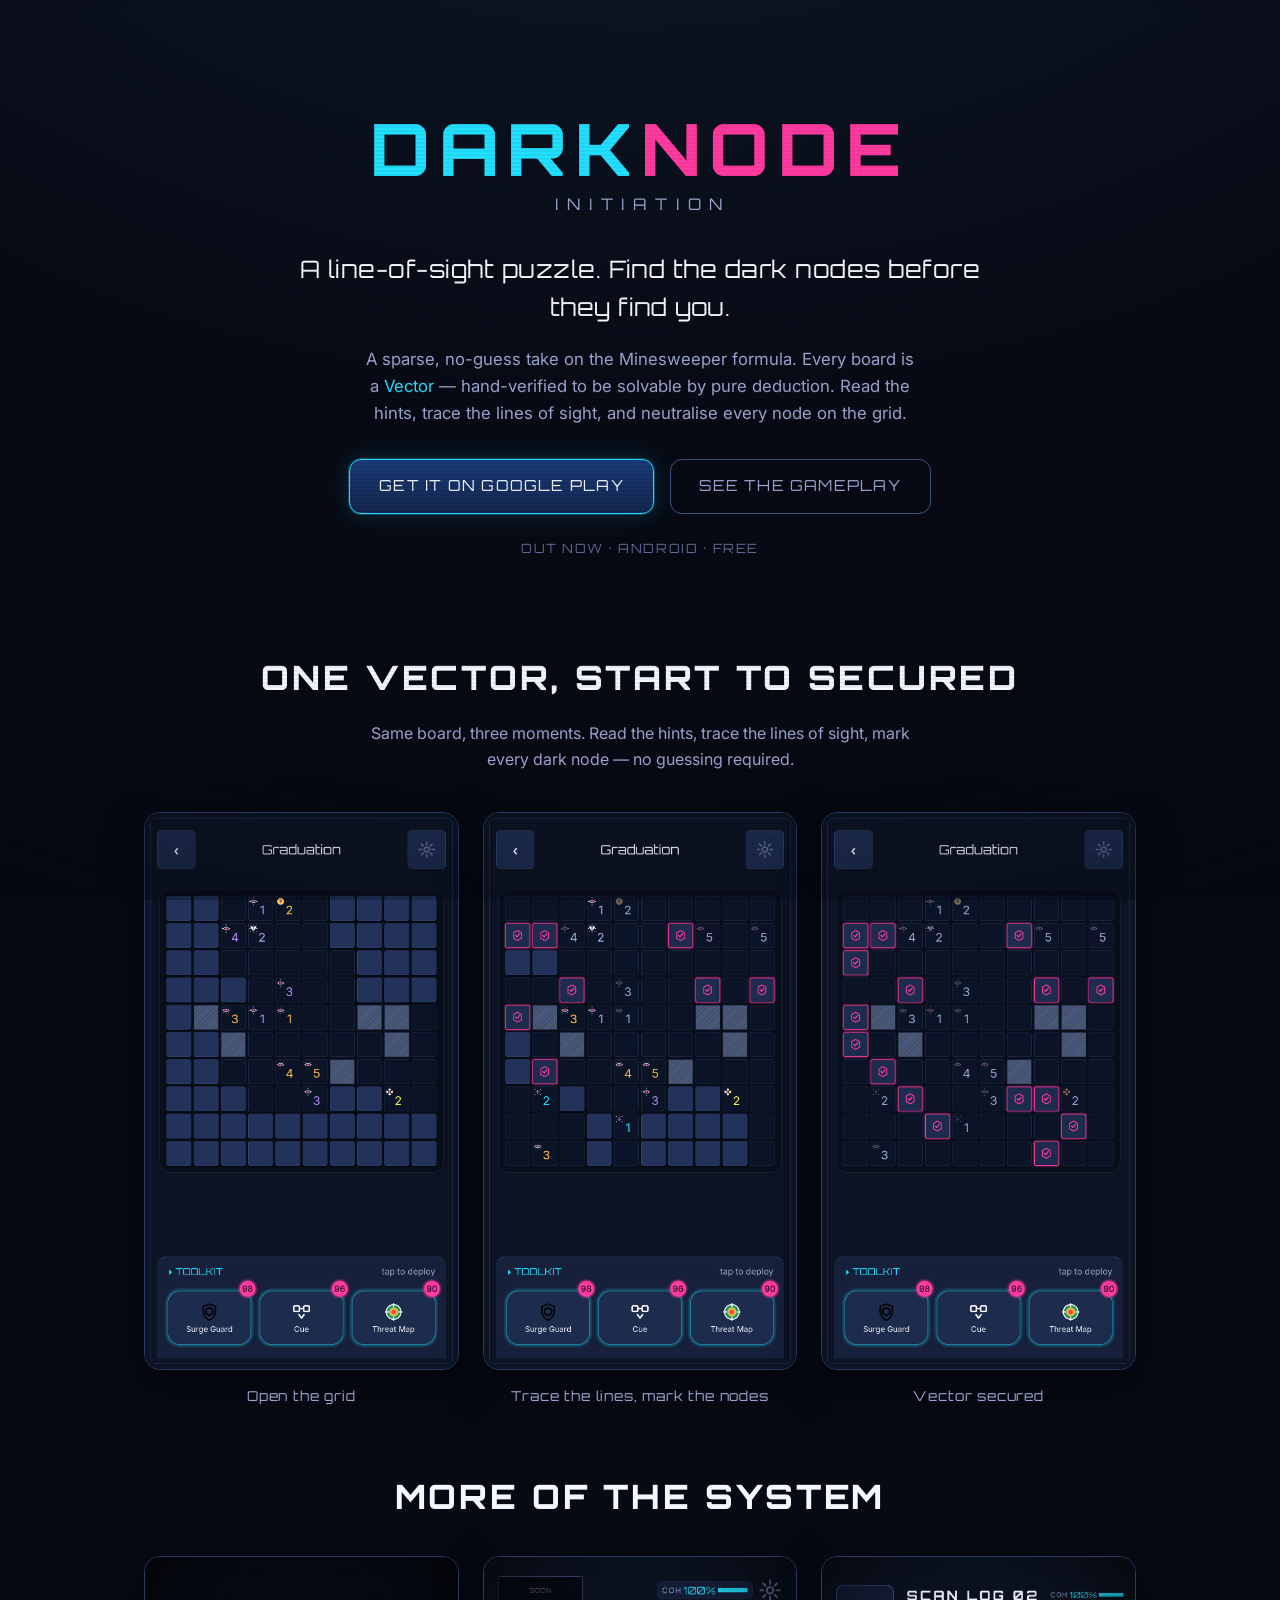
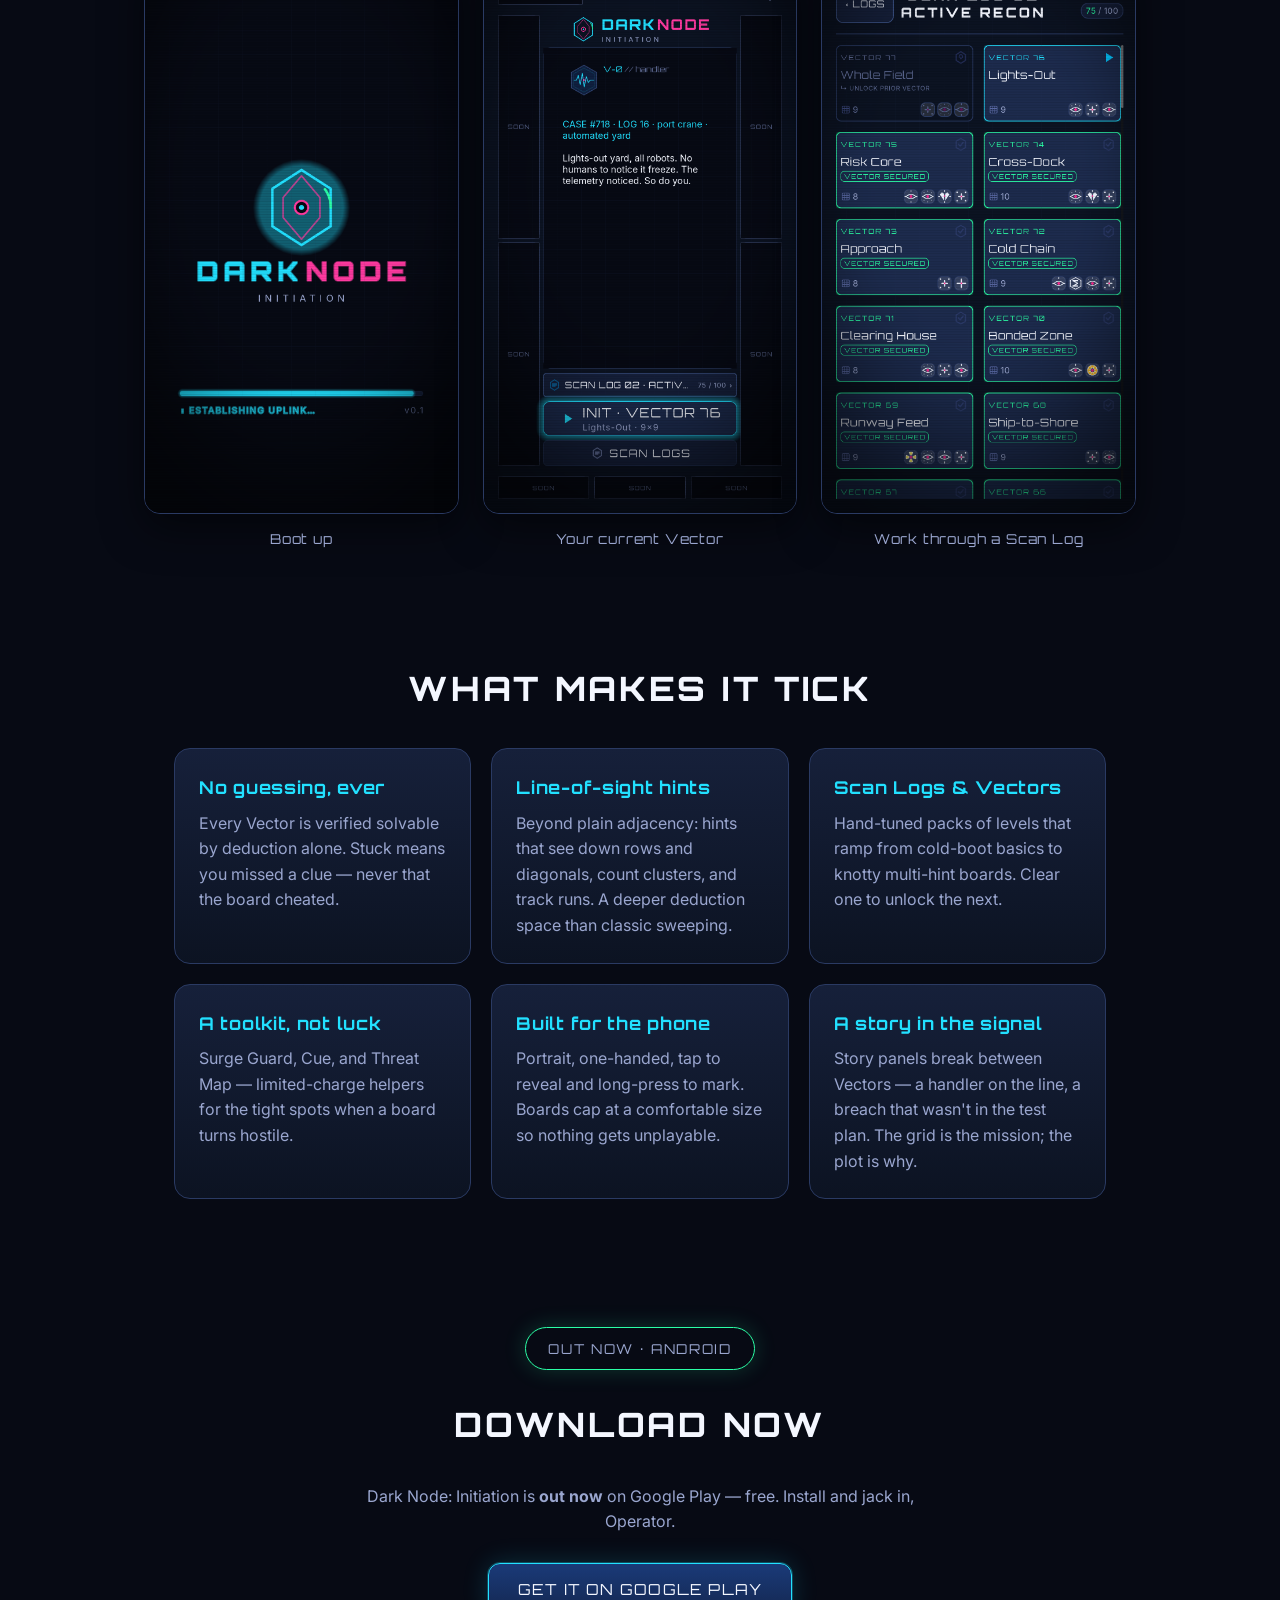
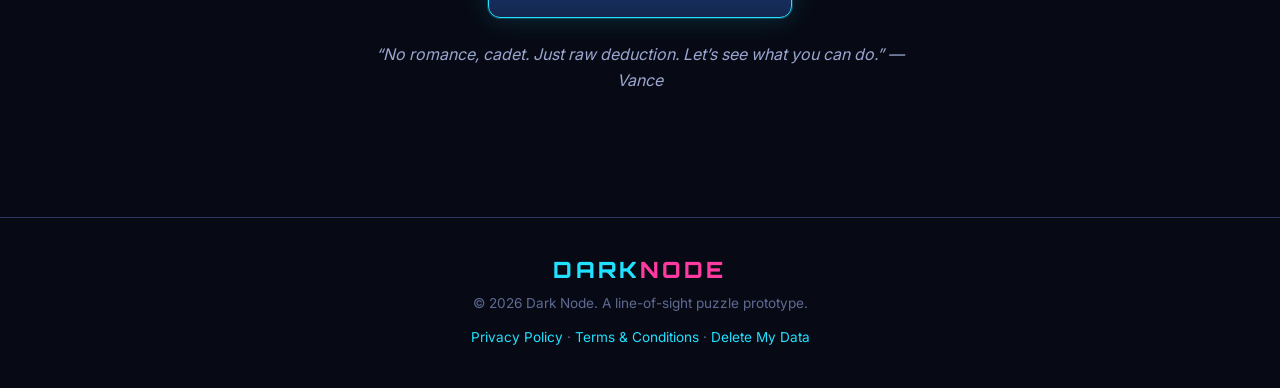
==== commit 34509ed0: "Production launch: Play store link only (remove open-beta framing)" ====
--- a/index.html
+++ b/index.html
@@ -31,10 +31,10 @@
       hints, trace the lines of sight, and neutralise every node on the grid.
     </p>
     <div class="cta">
-      <a class="cta__btn cta__btn--primary" href="#beta">Join the beta</a>
+      <a class="cta__btn cta__btn--primary" href="https://play.google.com/store/apps/details?id=com.darknode.initiation" target="_blank" rel="noopener noreferrer">Get it on Google Play</a>
       <a class="cta__btn cta__btn--ghost" href="#features">See the gameplay</a>
     </div>
-    <p class="cta__platform">Now in open beta · Android · Free</p>
+    <p class="cta__platform">Out now · Android · Free</p>
   </header>
 
   <!-- Screenshot showcase -->
@@ -112,20 +112,13 @@
   </section>
 
   <section id="beta" class="wishlist">
-    <p class="status-badge">Open beta · Android</p>
-    <h2 class="section-title">Join the open beta</h2>
-    <p>Dark Node: Initiation is in <strong>open testing</strong> on Google Play —
-    no invite needed. Install and jack in, Operator.</p>
+    <p class="status-badge">Out now · Android</p>
+    <h2 class="section-title">Download now</h2>
+    <p>Dark Node: Initiation is <strong>out now</strong> on Google Play — free.
+    Install and jack in, Operator.</p>
     <div class="cta">
-      <a class="cta__btn cta__btn--primary" href="https://play.google.com/store/apps/details?id=com.darknode.initiation" target="_blank" rel="noopener noreferrer">Install on Android</a>
-      <a class="cta__btn cta__btn--ghost" href="https://play.google.com/apps/testing/com.darknode.initiation" target="_blank" rel="noopener noreferrer">or opt in on the web</a>
+      <a class="cta__btn cta__btn--primary" href="https://play.google.com/store/apps/details?id=com.darknode.initiation" target="_blank" rel="noopener noreferrer">Get it on Google Play</a>
     </div>
-    <p class="wishlist__note">If the store page says &ldquo;App not available,&rdquo;
-    give Google Play a moment after you opt in and try again.</p>
-    <p class="wishlist__note">Now testing: Scan Log 01 (the 100-Vector Aptitude
-    Test) and the first &ldquo;Active Recon&rdquo; cases of Scan Log 02 — plus UI
-    stability, CRT shader behaviour across devices, and one-thumb comfort. Report
-    bugs via Google Play&rsquo;s feedback button.</p>
     <p style="color:var(--ink-dim); font-style:italic; margin-top:1.5rem;">&ldquo;No romance, cadet. Just raw deduction. Let&rsquo;s see what you can do.&rdquo; — Vance</p>
   </section>
 
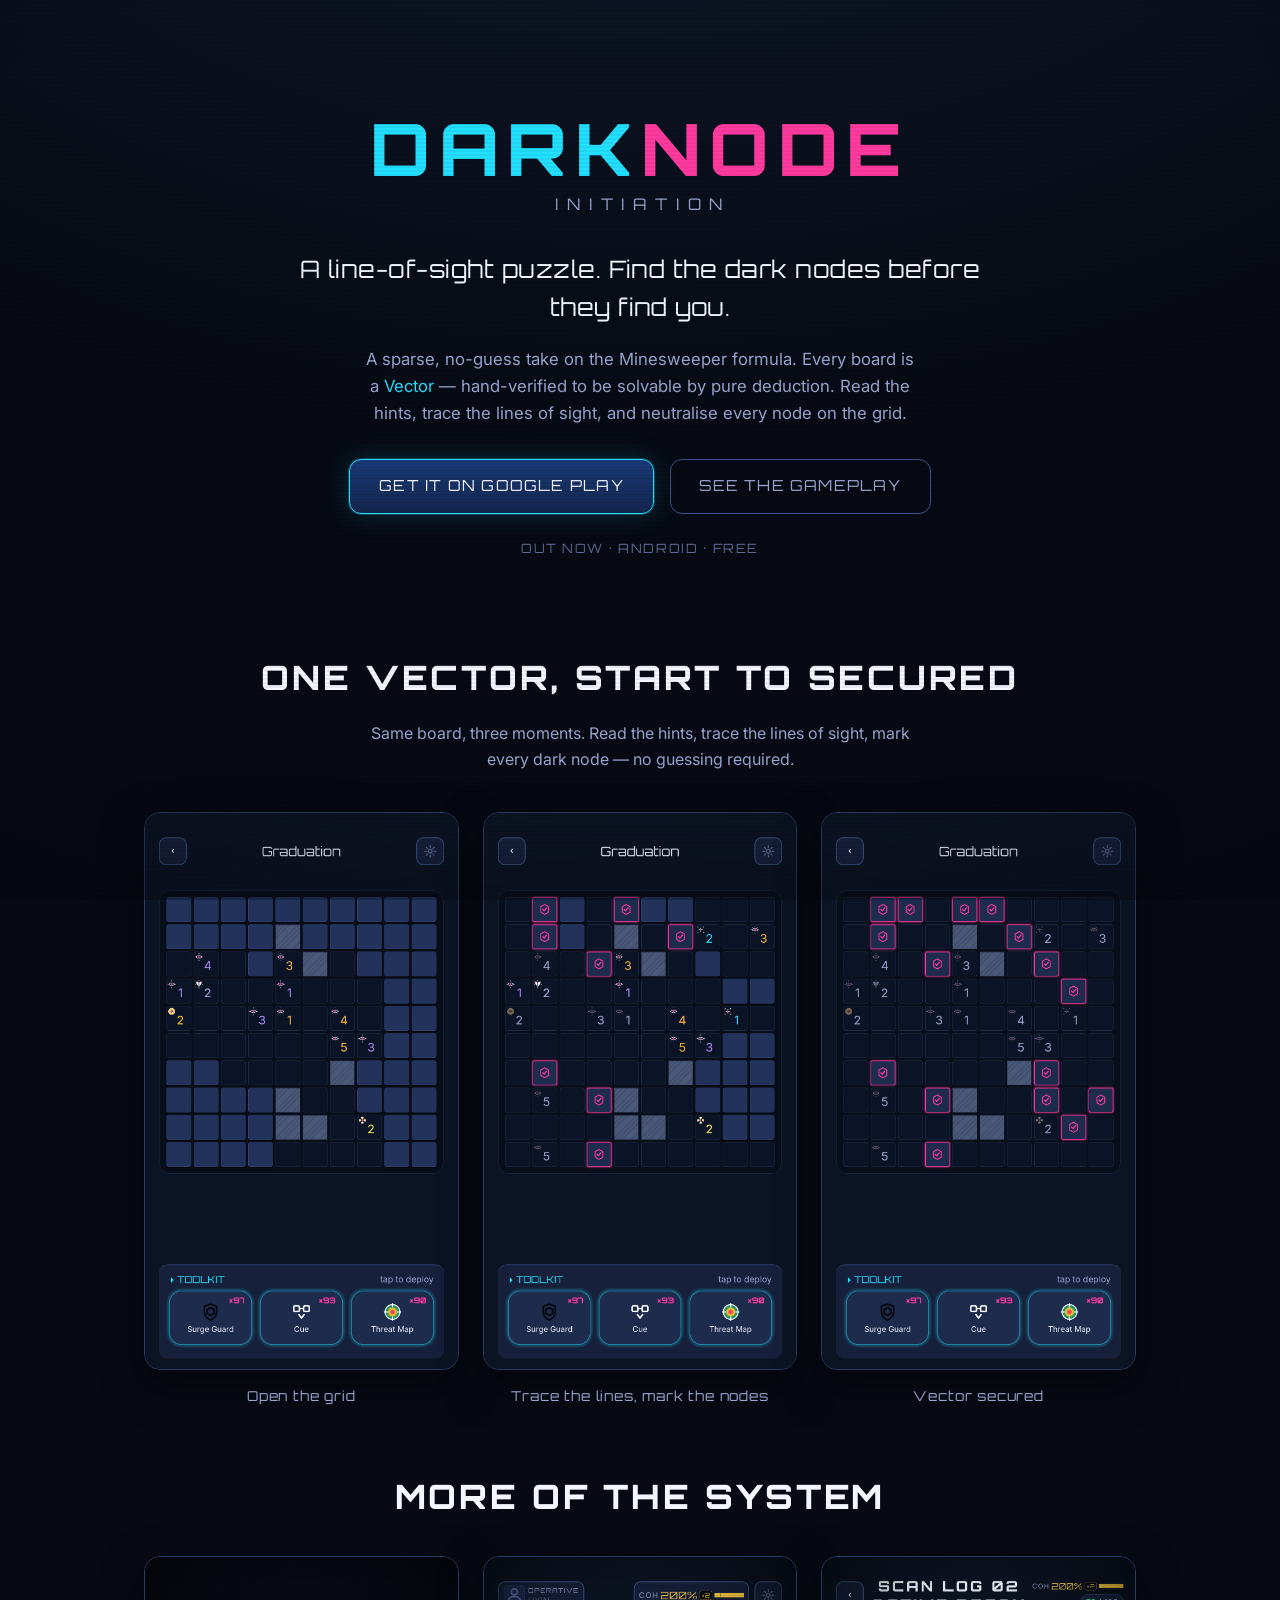
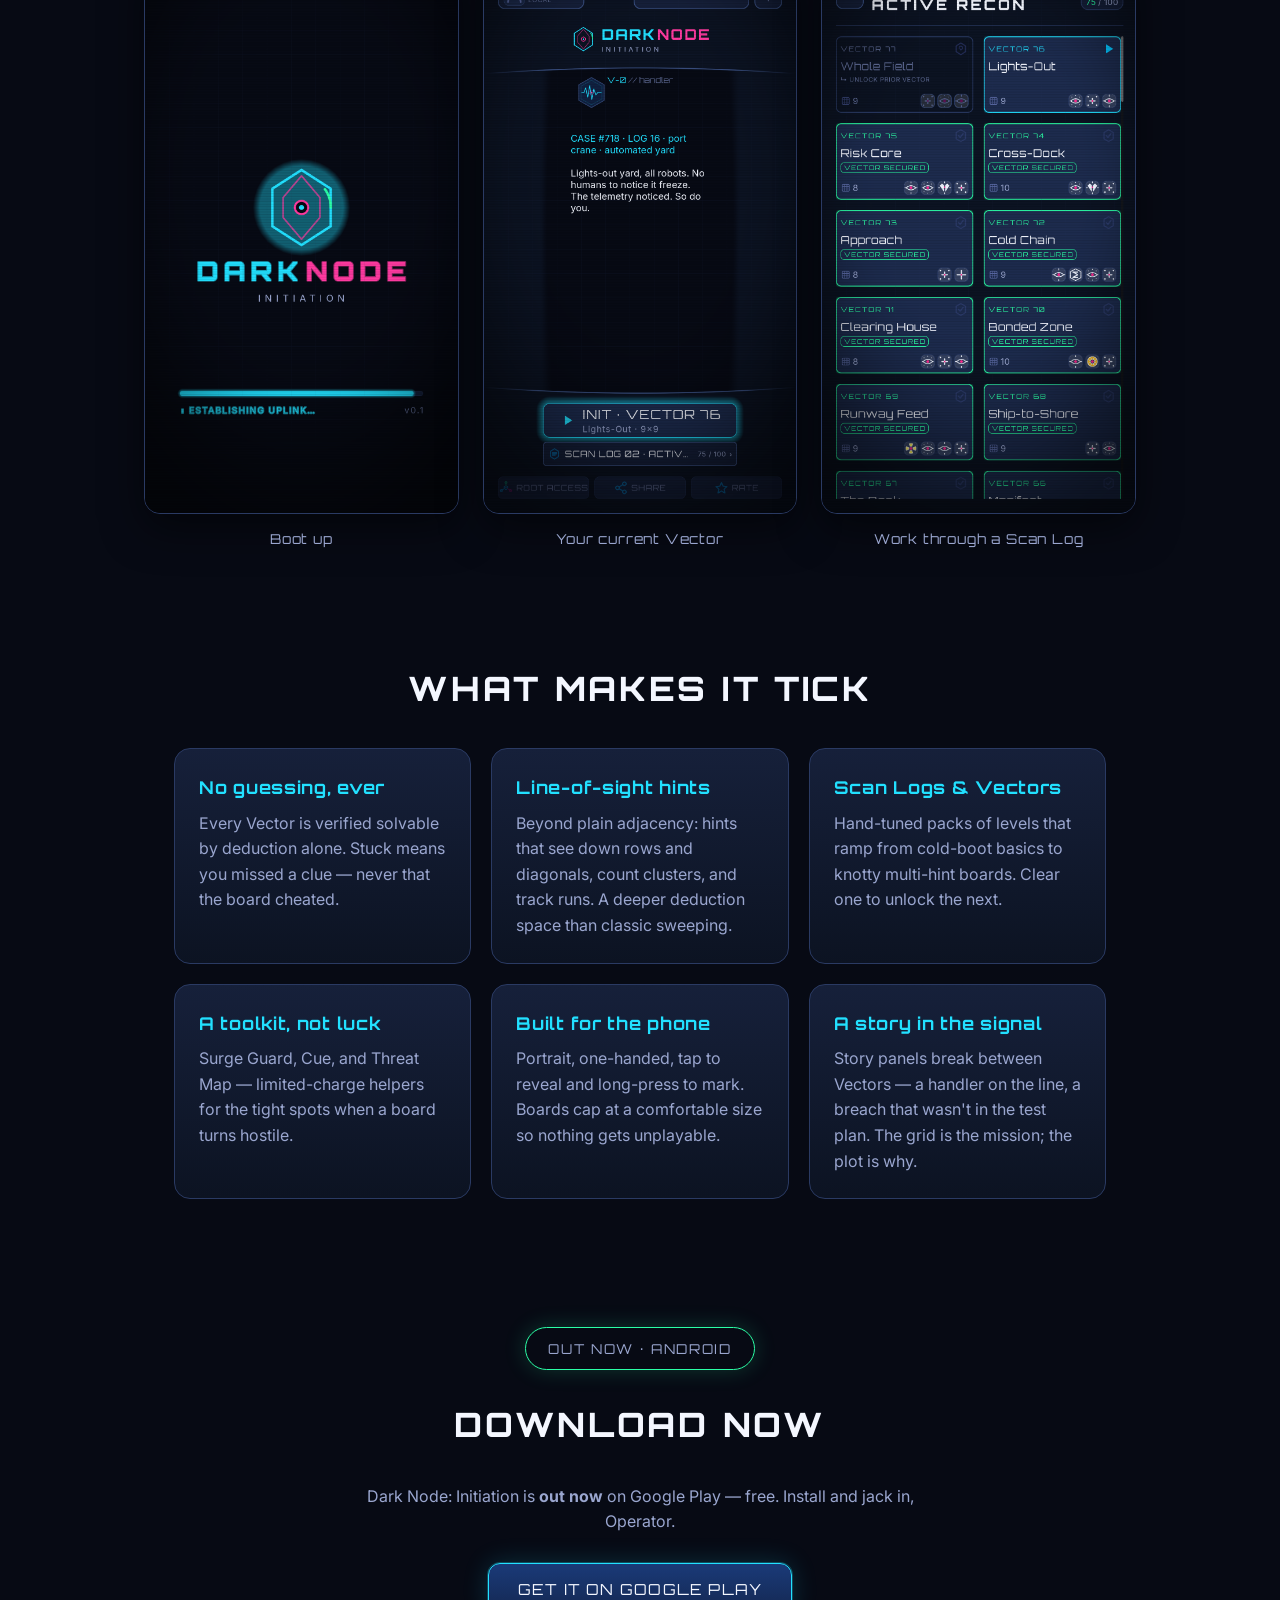
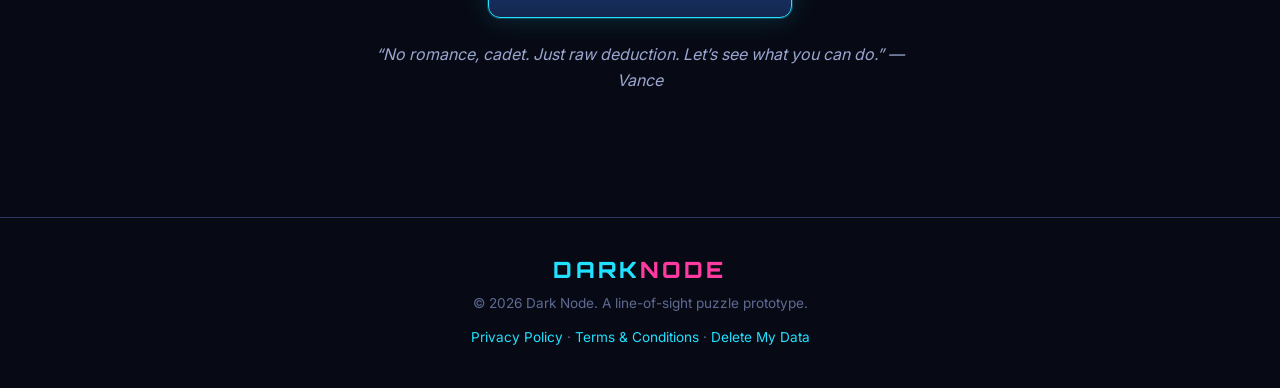
==== commit 16929cad: "Update screenshots for the v1.1.0 UI redesign (home, scan log, board); add SEO tags" ====
--- a/index.html
+++ b/index.html
@@ -6,11 +6,14 @@
   <title>Dark Node: Initiation — a line-of-sight puzzle</title>
   <meta name="description" content="Dark Node: Initiation — a sparse, line-of-sight Minesweeper variant for Android. Locate and neutralise dark nodes across Scan Logs of hand-verified, no-guess Vectors." />
 
+  <link rel="canonical" href="https://darknodegame.com/" />
+
   <!-- Open Graph / social preview -->
   <meta property="og:title" content="Dark Node: Initiation" />
   <meta property="og:description" content="A line-of-sight puzzle. Locate and neutralise dark nodes across no-guess Vectors." />
   <meta property="og:type" content="website" />
-  <meta property="og:image" content="assets/img/splash.png?v=3" />
+  <meta property="og:url" content="https://darknodegame.com/" />
+  <meta property="og:image" content="https://darknodegame.com/assets/img/splash.png?v=3" />
 
   <link rel="icon" type="image/svg+xml" href="assets/img/logo.svg?v=3" />
   <link rel="stylesheet" href="style.css?v=3" />
@@ -44,15 +47,15 @@
     lines of sight, mark every dark node — no guessing required.</p>
     <div class="shots__row">
       <figure>
-        <img src="assets/img/play_open.png?v=3" alt="Opening of a Vector: a sparse cyber grid with a few revealed hint cells and walls" loading="lazy" />
+        <img src="assets/img/play_open.png?v=4" alt="Opening of a Vector: a sparse cyber grid with a few revealed hint cells and walls" loading="lazy" />
         <figcaption>Open the grid</figcaption>
       </figure>
       <figure>
-        <img src="assets/img/play_mid.png?v=3" alt="Mid-solve: more cells revealed and several dark nodes marked with neutralise icons" loading="lazy" />
+        <img src="assets/img/play_mid.png?v=4" alt="Mid-solve: more cells revealed and several dark nodes marked with neutralise icons" loading="lazy" />
         <figcaption>Trace the lines, mark the nodes</figcaption>
       </figure>
       <figure>
-        <img src="assets/img/play_solved.png?v=3" alt="Secured board: every safe cell revealed and all dark nodes neutralised" loading="lazy" />
+        <img src="assets/img/play_solved.png?v=4" alt="Secured board: every safe cell revealed and all dark nodes neutralised" loading="lazy" />
         <figcaption>Vector secured</figcaption>
       </figure>
     </div>
@@ -64,11 +67,11 @@
         <figcaption>Boot up</figcaption>
       </figure>
       <figure>
-        <img src="assets/img/home.png?v=3" alt="Home screen showing the current Vector and Scan Log progress" loading="lazy" />
+        <img src="assets/img/home.png?v=4" alt="Home screen showing the current Vector and Scan Log progress" loading="lazy" />
         <figcaption>Your current Vector</figcaption>
       </figure>
       <figure>
-        <img src="assets/img/scanlog.png?v=4" alt="Scan Log view listing Vectors with secured/locked states" loading="lazy" />
+        <img src="assets/img/scanlog.png?v=5" alt="Scan Log view listing Vectors with secured/locked states" loading="lazy" />
         <figcaption>Work through a Scan Log</figcaption>
       </figure>
     </div>
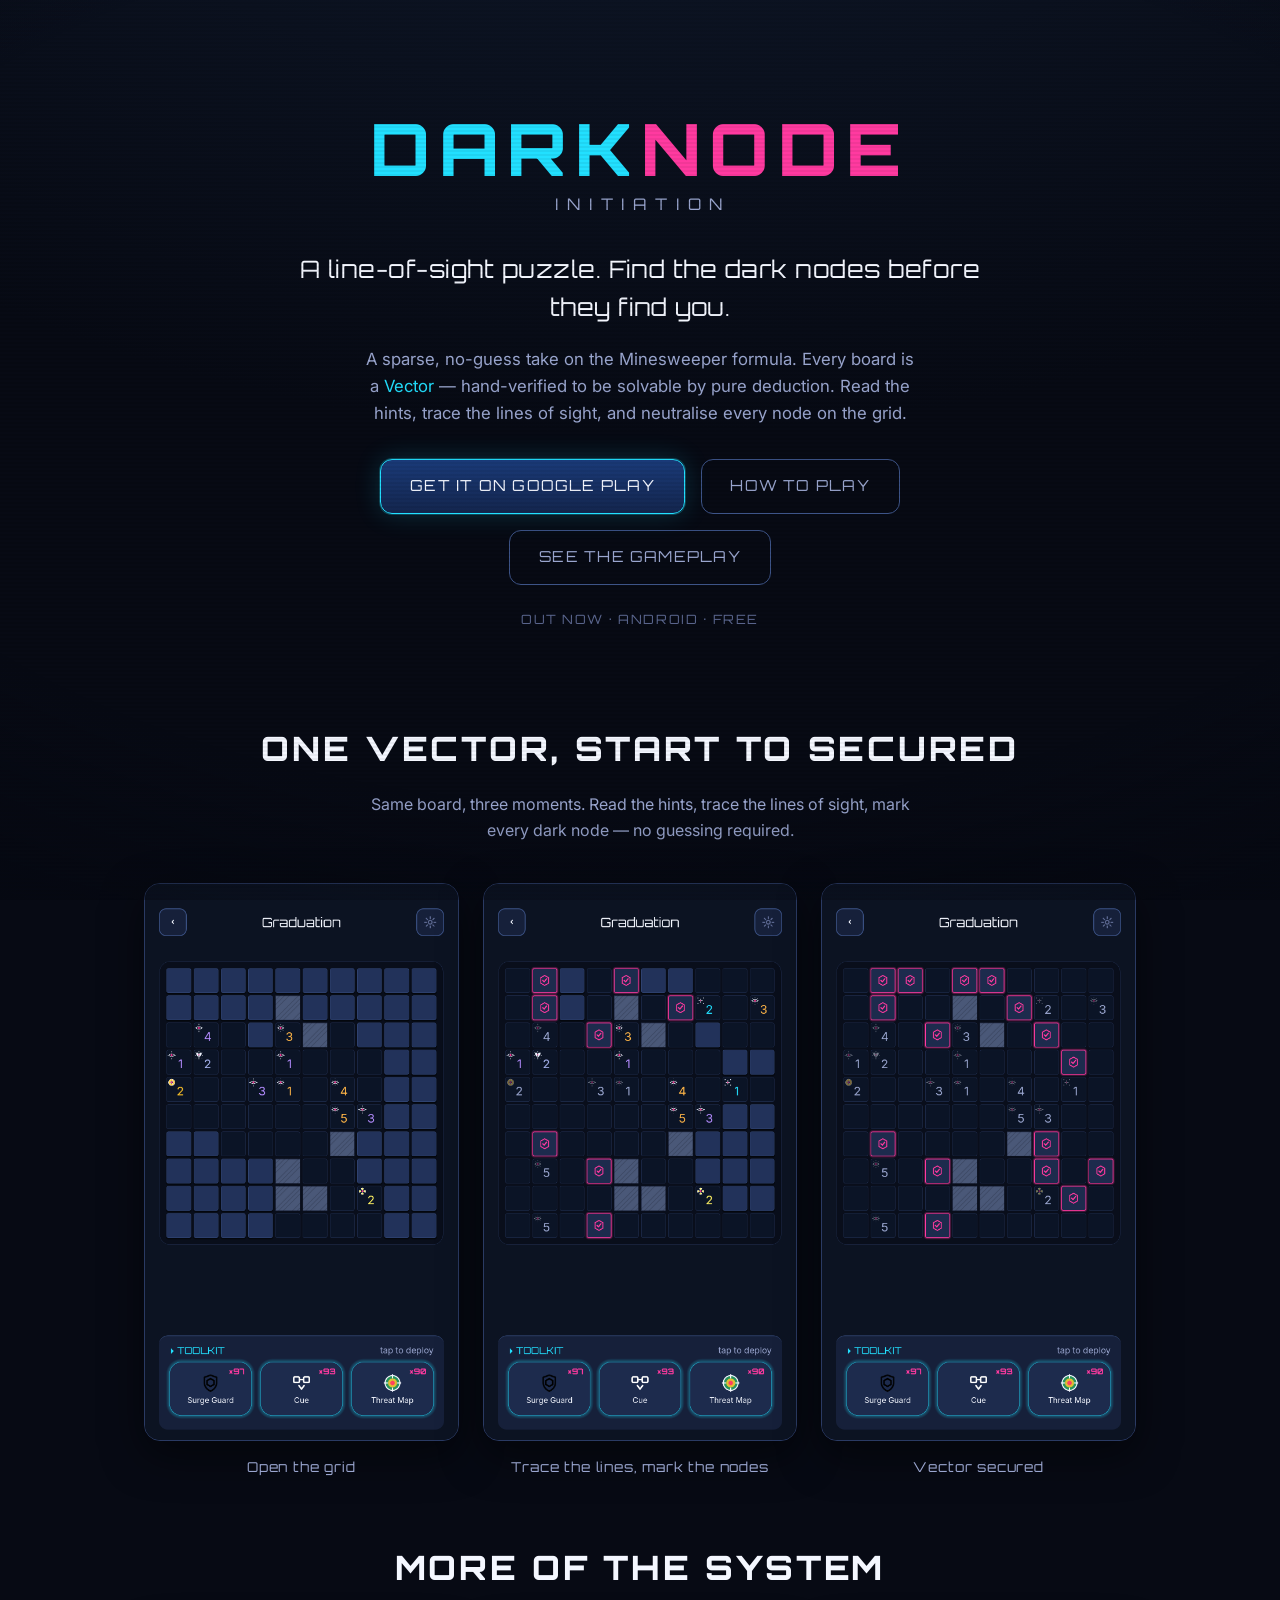
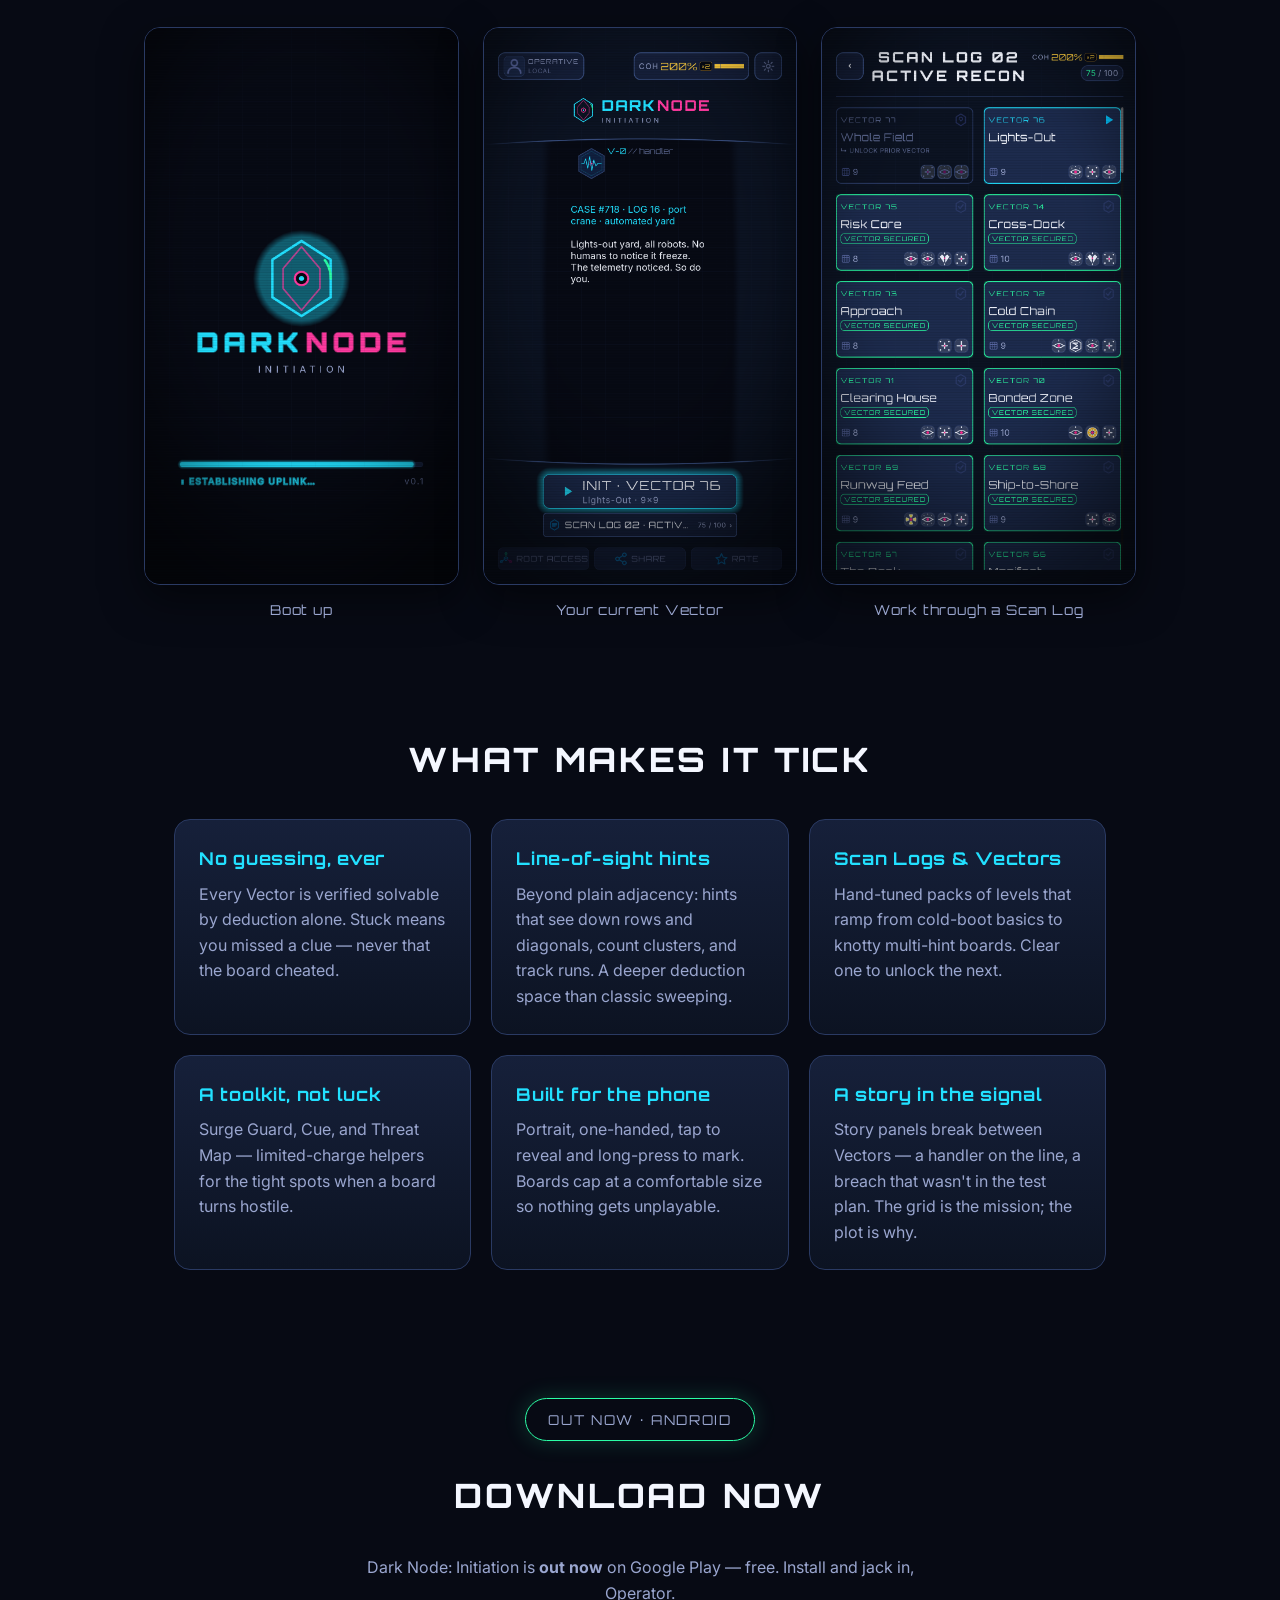
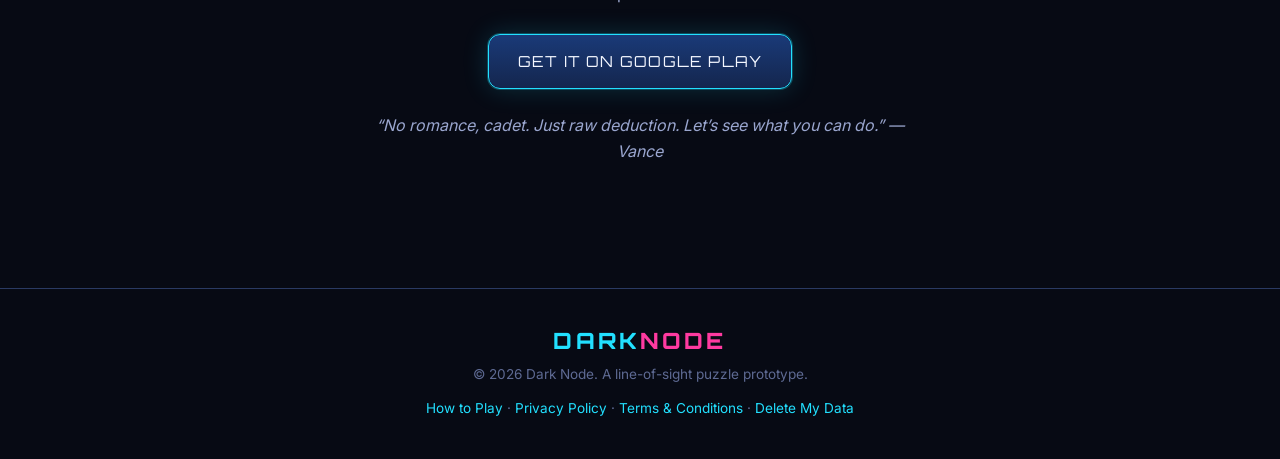
==== commit 3cbb46f8: "Add How to Play rules page + footer/hero nav links New rules.html/rules.css with the objective, cont" ====
--- a/index.html
+++ b/index.html
@@ -35,6 +35,7 @@
     </p>
     <div class="cta">
       <a class="cta__btn cta__btn--primary" href="https://play.google.com/store/apps/details?id=com.darknode.initiation" target="_blank" rel="noopener noreferrer">Get it on Google Play</a>
+      <a class="cta__btn cta__btn--ghost" href="rules.html">How to play</a>
       <a class="cta__btn cta__btn--ghost" href="#features">See the gameplay</a>
     </div>
     <p class="cta__platform">Out now · Android · Free</p>
@@ -128,7 +129,7 @@
   <footer class="site-footer">
     <p class="wordmark wordmark--mini"><span class="dark">DARK</span><span class="node">NODE</span></p>
     <p class="site-footer__copy">© 2026 Dark Node. A line-of-sight puzzle prototype.</p>
-    <p class="site-footer__copy"><a href="privacy.html">Privacy Policy</a> · <a href="terms.html">Terms &amp; Conditions</a> · <a href="delete-data.html">Delete My Data</a></p>
+    <p class="site-footer__copy"><a href="rules.html">How to Play</a> · <a href="privacy.html">Privacy Policy</a> · <a href="terms.html">Terms &amp; Conditions</a> · <a href="delete-data.html">Delete My Data</a></p>
   </footer>
 </body>
 </html>
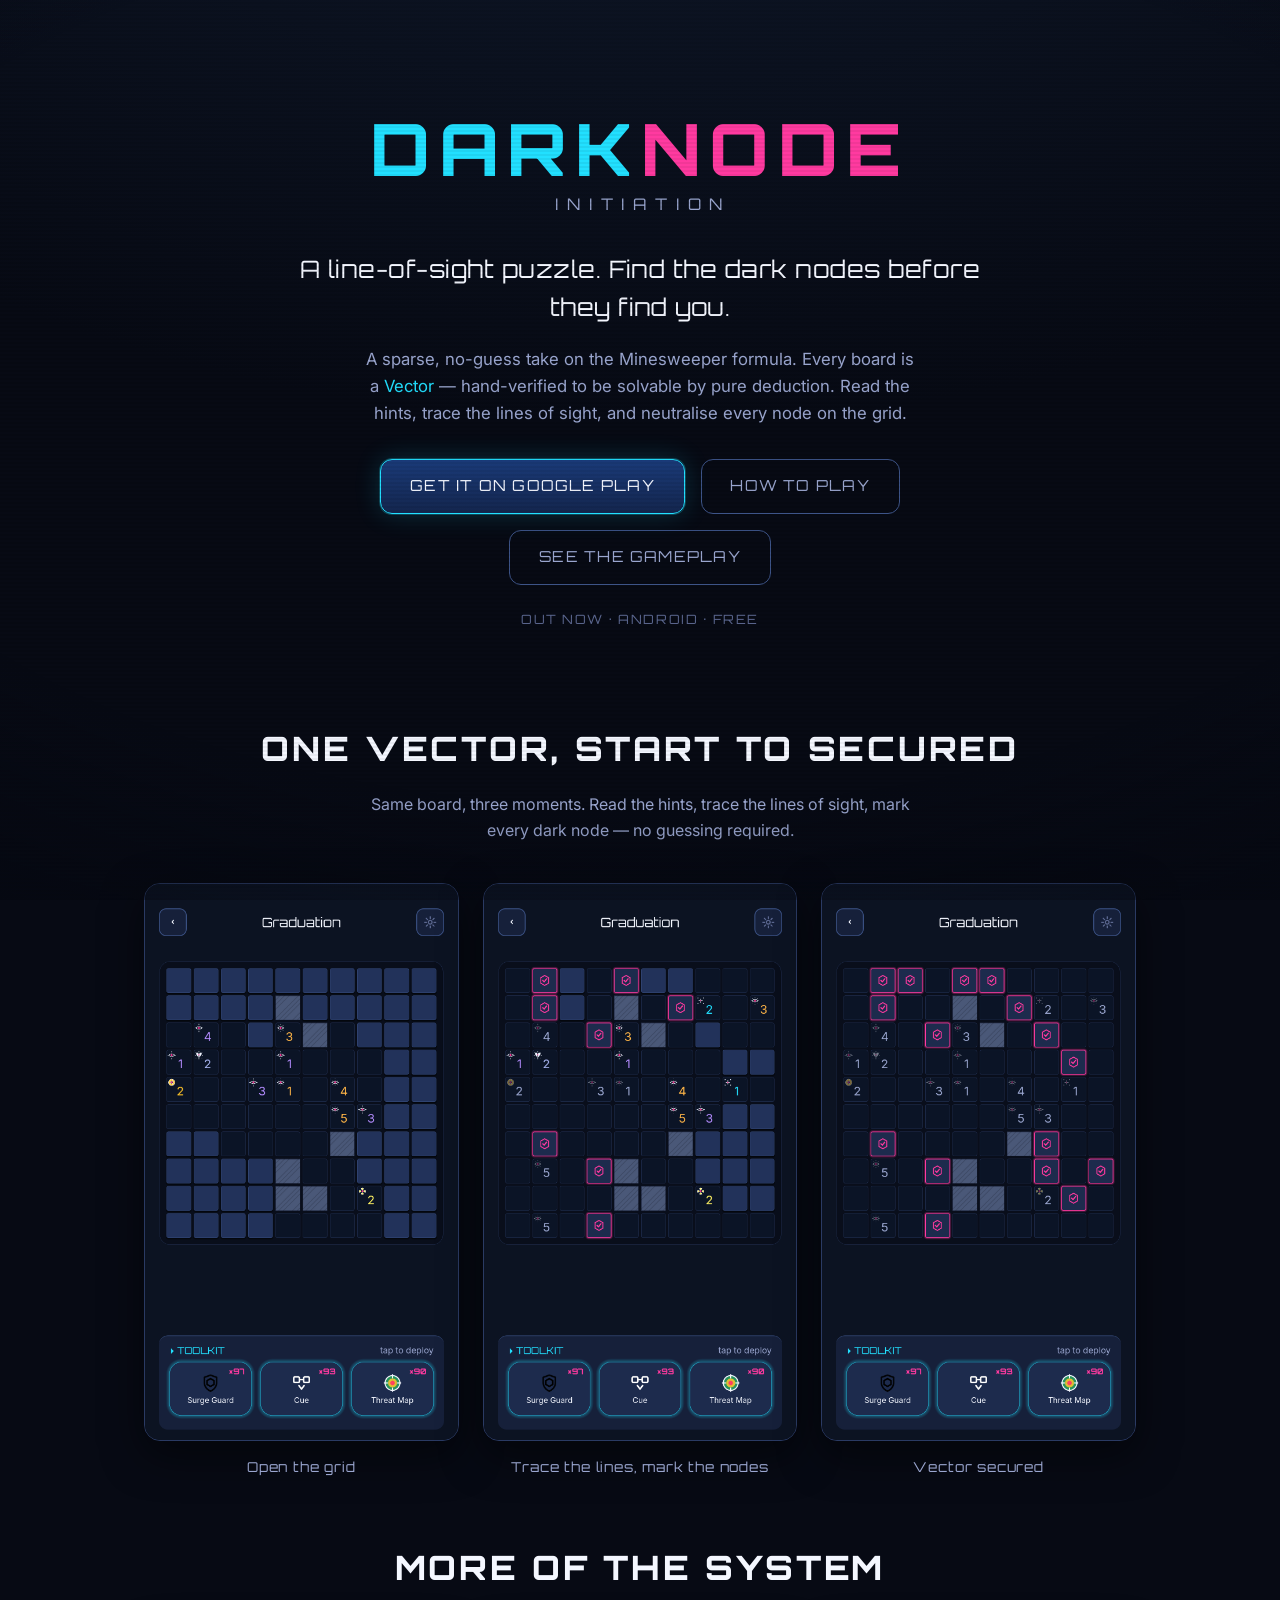
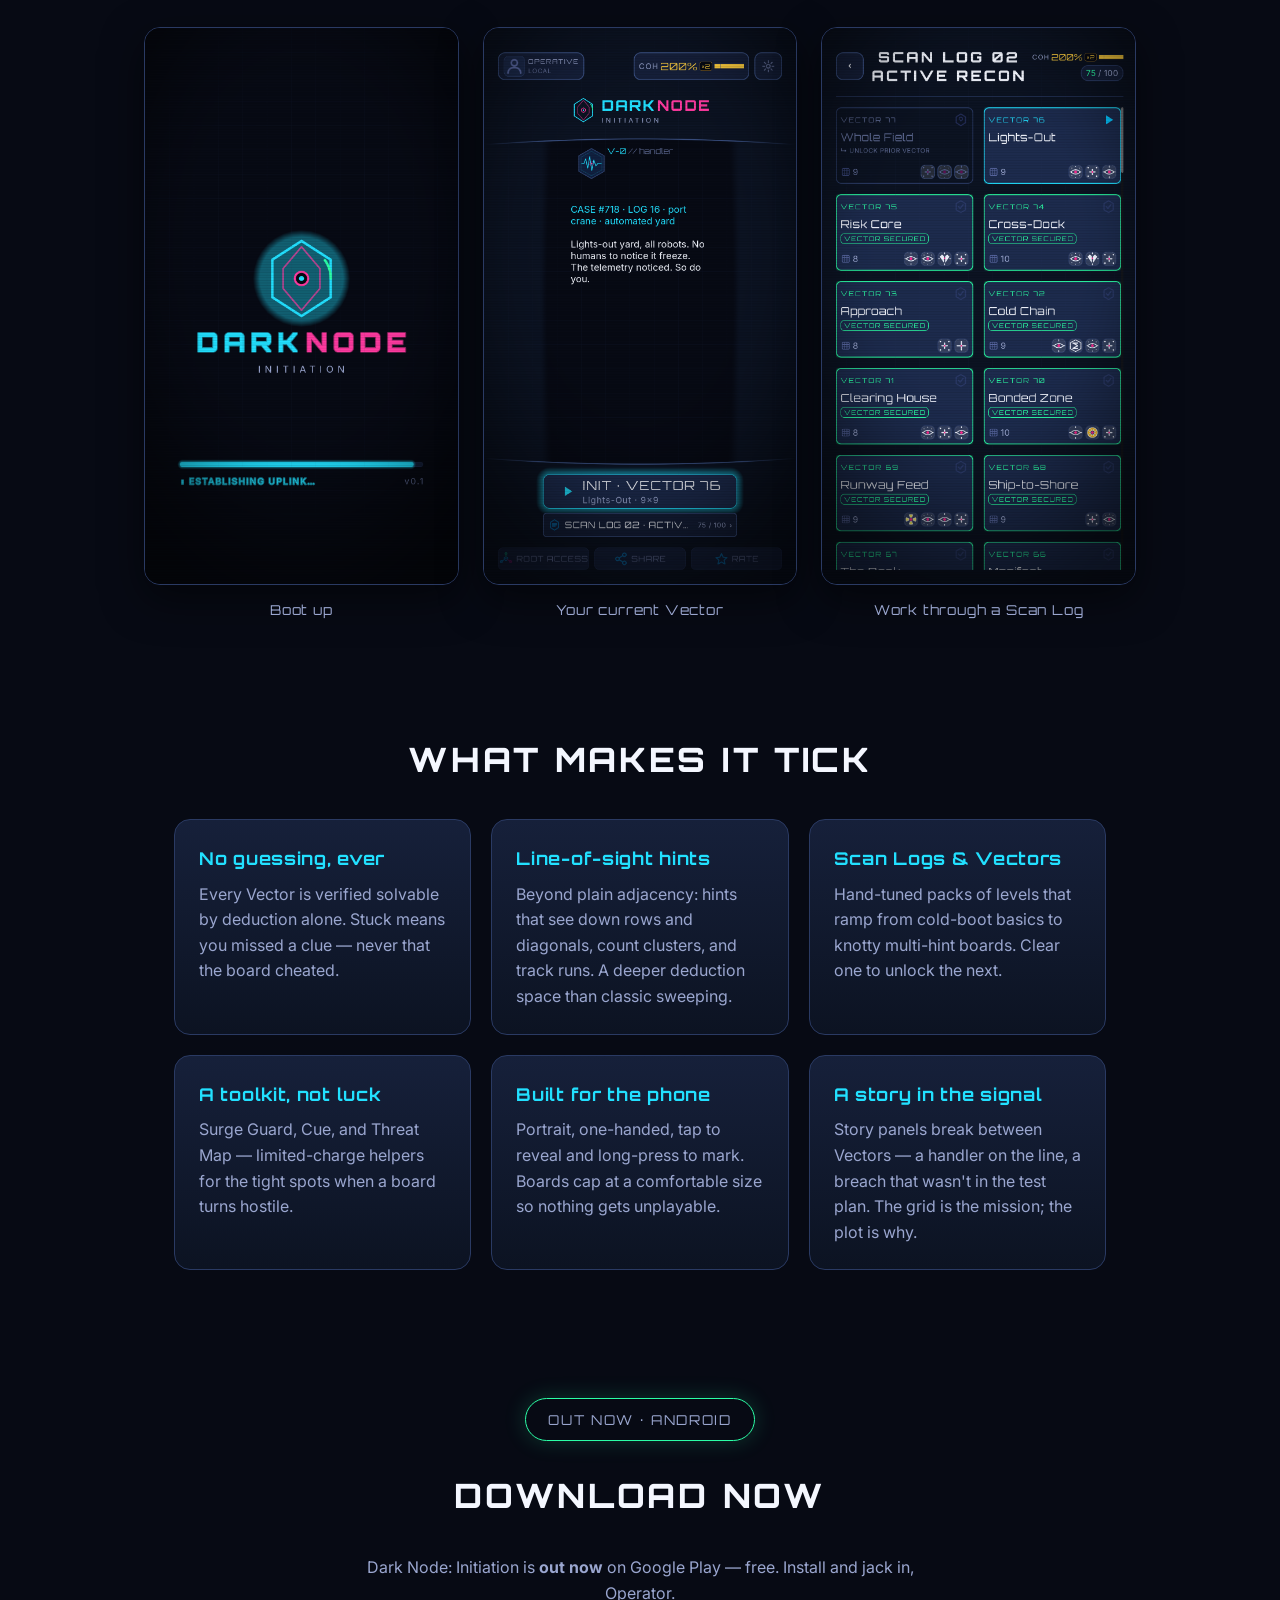
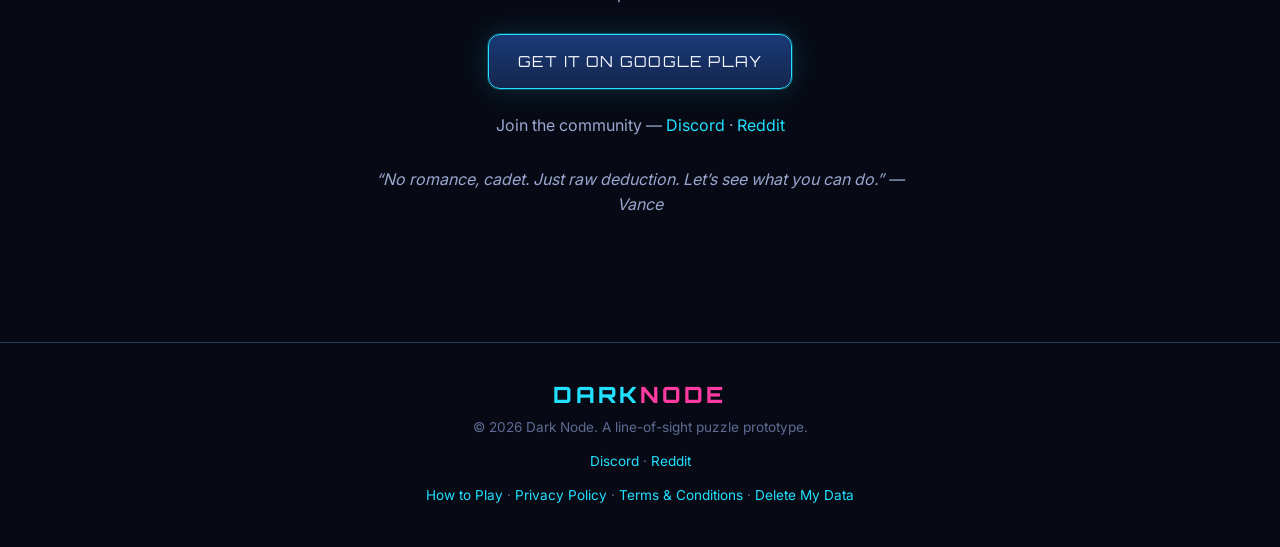
==== commit cec248ed: "Add Discord + Reddit links (footer + landing community line)" ====
--- a/index.html
+++ b/index.html
@@ -123,12 +123,14 @@
     <div class="cta">
       <a class="cta__btn cta__btn--primary" href="https://play.google.com/store/apps/details?id=com.darknode.initiation" target="_blank" rel="noopener noreferrer">Get it on Google Play</a>
     </div>
+    <p style="margin-top:1.5rem;">Join the community — <a href="https://discord.gg/jfYx4QfAzm" target="_blank" rel="noopener noreferrer">Discord</a> · <a href="https://reddit.com/r/darknodegame" target="_blank" rel="noopener noreferrer">Reddit</a></p>
     <p style="color:var(--ink-dim); font-style:italic; margin-top:1.5rem;">&ldquo;No romance, cadet. Just raw deduction. Let&rsquo;s see what you can do.&rdquo; — Vance</p>
   </section>
 
   <footer class="site-footer">
     <p class="wordmark wordmark--mini"><span class="dark">DARK</span><span class="node">NODE</span></p>
     <p class="site-footer__copy">© 2026 Dark Node. A line-of-sight puzzle prototype.</p>
+    <p class="site-footer__copy"><a href="https://discord.gg/jfYx4QfAzm" target="_blank" rel="noopener noreferrer">Discord</a> · <a href="https://reddit.com/r/darknodegame" target="_blank" rel="noopener noreferrer">Reddit</a></p>
     <p class="site-footer__copy"><a href="rules.html">How to Play</a> · <a href="privacy.html">Privacy Policy</a> · <a href="terms.html">Terms &amp; Conditions</a> · <a href="delete-data.html">Delete My Data</a></p>
   </footer>
 </body>
